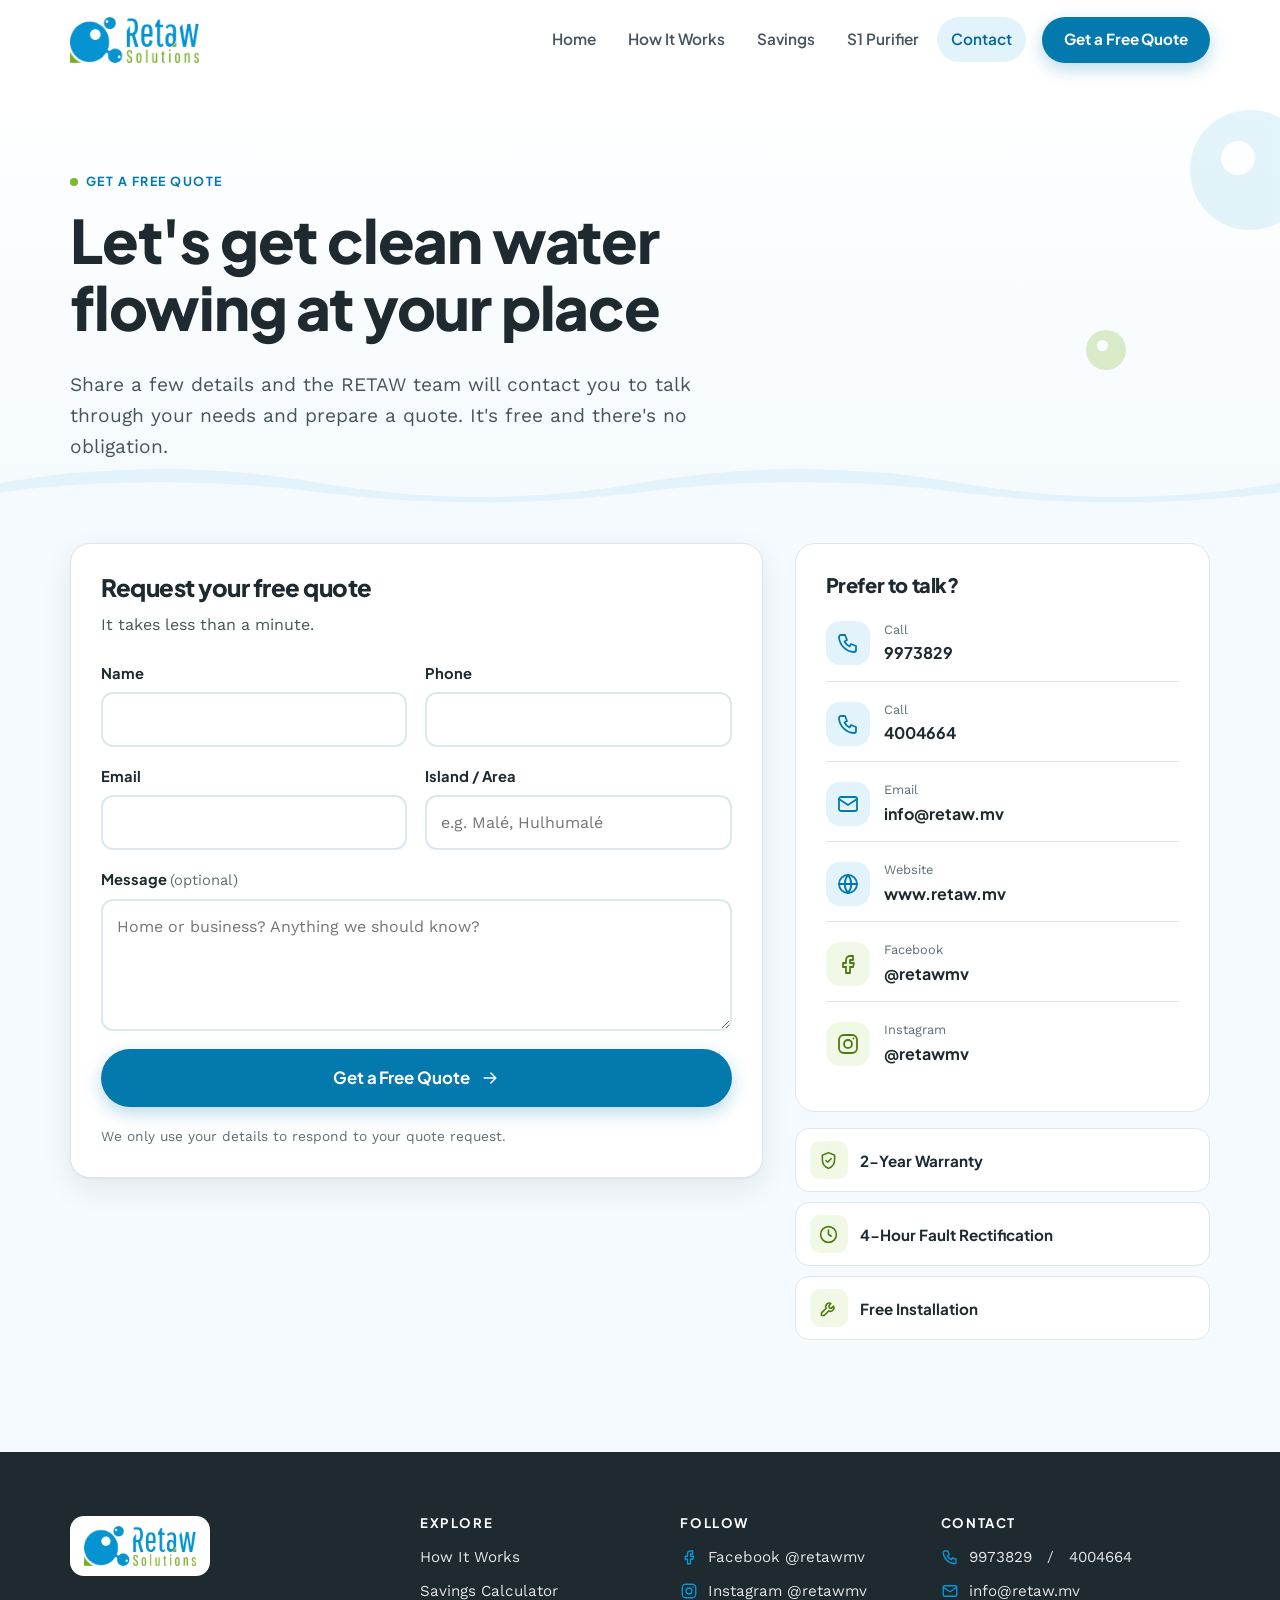
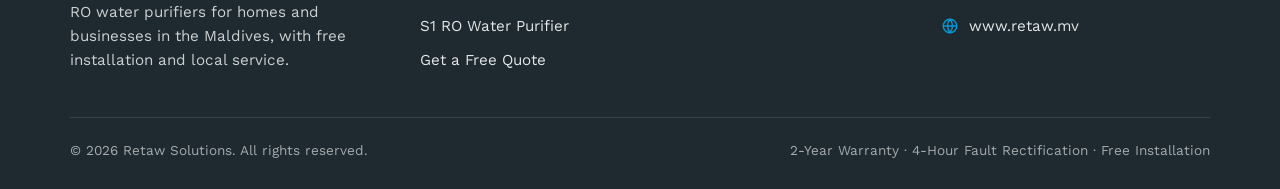
==== contact.html @ 1d575da9 "Initial commit" ====
<!doctype html>
<html lang="en">
<head>
  <meta charset="utf-8">
  <meta name="viewport" content="width=device-width, initial-scale=1">
  <title>Get a Free Quote | RETAW Solutions</title>
  <meta name="description" content="Request a free quote for the RETAW S1 RO Water Purifier. Call 9973829 or 4004664, or email info@retaw.mv.">
  <meta name="theme-color" content="#0599D8">
  <link rel="icon" type="image/png" href="assets/favicon.png">
  <link rel="preconnect" href="https://fonts.googleapis.com">
  <link rel="preconnect" href="https://fonts.gstatic.com" crossorigin>
  <link rel="stylesheet" href="https://fonts.googleapis.com/css2?family=Plus+Jakarta+Sans:wght@600;700;800&family=Work+Sans:wght@400;500;600&display=swap">
  <link rel="stylesheet" href="styles.css">
  <script>document.documentElement.classList.add("js")</script>
  <script src="app.js" defer></script>
</head>
<body>
  <a class="skip" href="#main">Skip to content</a>

  <header class="site-header" data-header>
    <div class="container header-inner">
      <a class="brand" href="index.html"><img src="assets/retaw-logo.png" alt="Retaw Solutions" width="600" height="214"></a>
      <nav class="nav" id="site-nav" data-nav aria-label="Main">
        <a href="index.html">Home</a>
        <a href="how-it-works.html">How It Works</a>
        <a href="savings.html">Savings</a>
        <a href="product.html">S1 Purifier</a>
        <a href="contact.html" aria-current="page">Contact</a>
        <a class="btn btn-primary" href="contact.html#quote">Get a Free Quote</a>
      </nav>
      <button class="nav-toggle" type="button" aria-expanded="false" aria-controls="site-nav" data-nav-toggle>
        <span class="nav-toggle-bars"></span><span class="sr-only">Menu</span>
      </button>
    </div>
  </header>

  <main id="main">
    <section class="page-hero" style="padding-bottom:0">
      <span class="bubble bubble--a" aria-hidden="true"></span>
      <span class="bubble bubble--b" aria-hidden="true"></span>
      <div class="container">
        <p class="eyebrow">Get a free quote</p>
        <h1>Let's get clean water flowing at your place</h1>
        <p class="lede">Share a few details and the RETAW team will contact you to talk through your needs and prepare a quote. It's free and there's no obligation.</p>
      </div>
      <div class="wave wave--to-tint" aria-hidden="true">
        <svg viewBox="0 0 2880 60" preserveAspectRatio="none">
          <path class="wave-back" d="M0 30 Q180 0 360 30 T720 30 T1080 30 T1440 30 T1800 30 T2160 30 T2520 30 T2880 30 V60 H0Z"/>
          <path class="wave-front" d="M0 40 Q180 18 360 40 T720 40 T1080 40 T1440 40 T1800 40 T2160 40 T2520 40 T2880 40 V60 H0Z"/>
        </svg>
      </div>
    </section>

    <section class="section section--tint" style="padding-top:32px" id="quote">
      <div class="container contact-layout">
        <div class="card" style="box-shadow:var(--shadow)">
          <h2 style="font-size:1.5rem">Request your free quote</h2>
          <p style="color:var(--ink-2);margin-bottom:24px">It takes less than a minute.</p>

          <!--
            QUOTE FORM: ready to wire up.
            Set data-endpoint to your form service / serverless POST URL
            (e.g. https://formspree.io/f/XXXX or /api/quote). Fields are sent as FormData:
              name, phone, email, island, message
            "company" is a hidden honeypot field for spam bots and is stripped before sending.
            With data-endpoint empty, submitting opens a pre-filled email to info@retaw.mv.
          -->
          <form class="form" data-quote-form data-endpoint="" action="#" method="post" novalidate>
            <div class="form-row">
              <div class="field">
                <label for="q-name">Name</label>
                <input id="q-name" name="name" type="text" autocomplete="name" required>
                <span class="field-error" aria-live="polite"></span>
              </div>
              <div class="field">
                <label for="q-phone">Phone</label>
                <input id="q-phone" name="phone" type="tel" inputmode="tel" autocomplete="tel" required>
                <span class="field-error" aria-live="polite"></span>
              </div>
            </div>
            <div class="form-row">
              <div class="field">
                <label for="q-email">Email</label>
                <input id="q-email" name="email" type="email" autocomplete="email" required>
                <span class="field-error" aria-live="polite"></span>
              </div>
              <div class="field">
                <label for="q-island">Island / Area</label>
                <input id="q-island" name="island" type="text" list="islands" autocomplete="address-level2" placeholder="e.g. Malé, Hulhumalé" required>
                <datalist id="islands">
                  <option value="Malé"></option>
                  <option value="Hulhumalé"></option>
                  <option value="Villimalé"></option>
                  <option value="Addu City"></option>
                  <option value="Fuvahmulah"></option>
                  <option value="Kulhudhuffushi"></option>
                </datalist>
                <span class="field-error" aria-live="polite"></span>
              </div>
            </div>
            <div class="field">
              <label for="q-message">Message <span class="opt">(optional)</span></label>
              <textarea id="q-message" name="message" rows="4" placeholder="Home or business? Anything we should know?"></textarea>
            </div>
            <div class="hp" aria-hidden="true">
              <label for="q-company">Company</label>
              <input id="q-company" name="company" type="text" tabindex="-1" autocomplete="off">
            </div>
            <button type="submit" class="btn btn-primary btn-lg btn-block">Get a Free Quote
              <svg class="i i--arrow" viewBox="0 0 24 24" aria-hidden="true"><path d="M5 12h14M13 6l6 6-6 6"/></svg></button>
            <div class="form-status" data-form-status role="status" aria-live="polite"></div>
            <p class="form-foot">We only use your details to respond to your quote request.</p>
          </form>
        </div>

        <aside>
          <div class="card">
            <h2 style="font-size:1.25rem">Prefer to talk?</h2>
            <ul class="contact-list">
              <li><a href="tel:+9609973829"><span class="icon-tile"><svg class="i" viewBox="0 0 24 24" aria-hidden="true"><path d="M5 4h4l2 5-2.5 1.5a11 11 0 0 0 5 5L15 13l5 2v4a2 2 0 0 1-2 2A16 16 0 0 1 3 6a2 2 0 0 1 2-2"/></svg></span><span><small>Call</small><strong>9973829</strong></span></a></li>
              <li><a href="tel:+9604004664"><span class="icon-tile"><svg class="i" viewBox="0 0 24 24" aria-hidden="true"><path d="M5 4h4l2 5-2.5 1.5a11 11 0 0 0 5 5L15 13l5 2v4a2 2 0 0 1-2 2A16 16 0 0 1 3 6a2 2 0 0 1 2-2"/></svg></span><span><small>Call</small><strong>4004664</strong></span></a></li>
              <li><a href="mailto:info@retaw.mv"><span class="icon-tile"><svg class="i" viewBox="0 0 24 24" aria-hidden="true"><rect x="3" y="5" width="18" height="14" rx="2"/><path d="M3 7l9 6 9-6"/></svg></span><span><small>Email</small><strong>info@retaw.mv</strong></span></a></li>
              <li><a href="https://www.retaw.mv" rel="noopener"><span class="icon-tile"><svg class="i" viewBox="0 0 24 24" aria-hidden="true"><circle cx="12" cy="12" r="9"/><path d="M3 12h18M12 3a14 14 0 0 1 0 18M12 3a14 14 0 0 0 0 18"/></svg></span><span><small>Website</small><strong>www.retaw.mv</strong></span></a></li>
              <!-- TODO(RETAW): confirm the exact Facebook / Instagram profile URLs for @retawmv -->
              <li><a href="https://www.facebook.com/retawmv" rel="noopener" target="_blank"><span class="icon-tile icon-tile--green"><svg class="i" viewBox="0 0 24 24" aria-hidden="true"><path d="M14 8h3V4h-3a4 4 0 0 0-4 4v3H7v4h3v6h4v-6h3l1-4h-4V8z"/></svg></span><span><small>Facebook</small><strong>@retawmv</strong></span></a></li>
              <li><a href="https://www.instagram.com/retawmv" rel="noopener" target="_blank"><span class="icon-tile icon-tile--green"><svg class="i" viewBox="0 0 24 24" aria-hidden="true"><rect x="3" y="3" width="18" height="18" rx="5"/><circle cx="12" cy="12" r="4"/><path d="M17.5 6.5h.01"/></svg></span><span><small>Instagram</small><strong>@retawmv</strong></span></a></li>
            </ul>
          </div>
          <ul class="trust" style="grid-template-columns:1fr;margin-top:16px">
            <li><span class="i-wrap"><svg class="i" viewBox="0 0 24 24" aria-hidden="true"><path d="M12 3l7 3v5c0 4.5-3 8.3-7 10-4-1.7-7-5.5-7-10V6l7-3z"/><path d="M9 12l2 2 4-4"/></svg></span>2-Year Warranty</li>
            <li><span class="i-wrap"><svg class="i" viewBox="0 0 24 24" aria-hidden="true"><circle cx="12" cy="12" r="9"/><path d="M12 7v5l3 2"/></svg></span>4-Hour Fault Rectification</li>
            <li><span class="i-wrap"><svg class="i" viewBox="0 0 24 24" aria-hidden="true"><path d="M14.7 6.3a4 4 0 0 0-5.4 5.4L4 17v3h3l5.3-5.3a4 4 0 0 0 5.4-5.4l-2.5 2.5-2.3-.5-.5-2.3z"/></svg></span>Free Installation</li>
          </ul>
        </aside>
      </div>
    </section>
  </main>

  <footer class="site-footer">
    <div class="container">
      <div class="footer-grid">
        <div>
          <a class="footer-logo" href="index.html"><img src="assets/retaw-logo.png" alt="Retaw Solutions" width="600" height="214" loading="lazy"></a>
          <p>RO water purifiers for homes and businesses in the Maldives, with free installation and local service.</p>
        </div>
        <div>
          <h4>Explore</h4>
          <ul class="footer-links">
            <li><a href="how-it-works.html">How It Works</a></li>
            <li><a href="savings.html">Savings Calculator</a></li>
            <li><a href="product.html">S1 RO Water Purifier</a></li>
            <li><a href="contact.html#quote">Get a Free Quote</a></li>
          </ul>
        </div>
        <div>
          <h4>Follow</h4>
          <ul class="footer-contact">
            <li><svg class="i" viewBox="0 0 24 24" aria-hidden="true"><path d="M14 8h3V4h-3a4 4 0 0 0-4 4v3H7v4h3v6h4v-6h3l1-4h-4V8z"/></svg><a href="https://www.facebook.com/retawmv" rel="noopener" target="_blank">Facebook @retawmv</a></li>
            <li><svg class="i" viewBox="0 0 24 24" aria-hidden="true"><rect x="3" y="3" width="18" height="18" rx="5"/><circle cx="12" cy="12" r="4"/><path d="M17.5 6.5h.01"/></svg><a href="https://www.instagram.com/retawmv" rel="noopener" target="_blank">Instagram @retawmv</a></li>
          </ul>
        </div>
        <div>
          <h4>Contact</h4>
          <ul class="footer-contact">
            <li><svg class="i" viewBox="0 0 24 24" aria-hidden="true"><path d="M5 4h4l2 5-2.5 1.5a11 11 0 0 0 5 5L15 13l5 2v4a2 2 0 0 1-2 2A16 16 0 0 1 3 6a2 2 0 0 1 2-2"/></svg><a href="tel:+9609973829">9973829</a>&nbsp;/&nbsp;<a href="tel:+9604004664">4004664</a></li>
            <li><svg class="i" viewBox="0 0 24 24" aria-hidden="true"><rect x="3" y="5" width="18" height="14" rx="2"/><path d="M3 7l9 6 9-6"/></svg><a href="mailto:info@retaw.mv">info@retaw.mv</a></li>
            <li><svg class="i" viewBox="0 0 24 24" aria-hidden="true"><circle cx="12" cy="12" r="9"/><path d="M3 12h18M12 3a14 14 0 0 1 0 18M12 3a14 14 0 0 0 0 18"/></svg><a href="https://www.retaw.mv" rel="noopener">www.retaw.mv</a></li>
          </ul>
        </div>
      </div>
      <div class="footer-bottom">
        <span>© <span data-year>2026</span> Retaw Solutions. All rights reserved.</span>
        <span>2-Year Warranty · 4-Hour Fault Rectification · Free Installation</span>
      </div>
    </div>
  </footer>
</body>
</html>
---- styles.css ----
/* ==========================================================================
   RETAW Solutions — shared styles
   Brand colours sampled from the logo. Mobile-first.
   ========================================================================== */

:root {
  /* Brand */
  --blue: #0599D8;          /* logo blue — decorative, large display, icons */
  --blue-600: #0479AE;      /* AA-contrast blue for buttons + text on white */
  --blue-700: #03679A;
  --blue-100: #E3F3FB;
  --blue-50: #F4FAFD;       /* alternating section background */
  --green: #7DB928;         /* logo green — accents only */
  --green-700: #4E7A12;     /* AA-contrast green for text */
  --green-50: #F1F8E6;

  /* Neutrals */
  --ink: #1E2A30;
  --ink-2: #46555C;
  --ink-3: #5F6E75;
  --line: #DCE8EE;
  --white: #FFFFFF;

  --font-head: "Plus Jakarta Sans", system-ui, -apple-system, "Segoe UI", Roboto, sans-serif;
  --font-body: "Work Sans", system-ui, -apple-system, "Segoe UI", Roboto, sans-serif;

  --radius: 20px;
  --radius-sm: 12px;
  --shadow-sm: 0 1px 2px rgba(30, 42, 48, .06);
  --shadow: 0 1px 2px rgba(30, 42, 48, .05), 0 10px 30px rgba(30, 42, 48, .08);
  --ease: cubic-bezier(.2, .7, .2, 1);
  --header-h: 68px;
  --gutter: 20px;
}

/* ---------- Base ---------- */
*, *::before, *::after { box-sizing: border-box; }
html { -webkit-text-size-adjust: 100%; scroll-behavior: smooth; scroll-padding-top: calc(var(--header-h) + 16px); }
body {
  margin: 0;
  font-family: var(--font-body);
  font-size: 1rem;
  line-height: 1.6;
  color: var(--ink);
  background: var(--white);
  -webkit-font-smoothing: antialiased;
  text-rendering: optimizeLegibility;
}
img, svg { display: block; max-width: 100%; }
img { height: auto; }
a { color: var(--blue-600); text-decoration-thickness: 1px; text-underline-offset: 3px; }
a:hover { color: var(--blue-700); }
h1, h2, h3, h4 {
  font-family: var(--font-head);
  line-height: 1.12;
  letter-spacing: -0.02em;
  margin: 0 0 .5em;
  color: var(--ink);
  text-wrap: balance;
}
h1 { font-size: clamp(2.2rem, 7vw, 3.75rem); font-weight: 800; }
h2 { font-size: clamp(1.75rem, 4.6vw, 2.6rem); font-weight: 800; }
h3 { font-size: 1.2rem; font-weight: 700; letter-spacing: -0.01em; }
p { margin: 0 0 1em; }
p:last-child { margin-bottom: 0; }
ul, ol { margin: 0; padding: 0; }
button, input, select, textarea { font: inherit; color: inherit; }
:focus-visible { outline: 3px solid var(--blue); outline-offset: 3px; border-radius: 6px; }

.sr-only {
  position: absolute !important; width: 1px; height: 1px; padding: 0; margin: -1px;
  overflow: hidden; clip: rect(0 0 0 0); white-space: nowrap; border: 0;
}
.skip {
  position: absolute; left: 12px; top: -60px; z-index: 100;
  background: var(--ink); color: #fff; padding: 10px 16px; border-radius: 10px;
}
.skip:focus { top: 12px; color: #fff; }

.i { width: 24px; height: 24px; fill: none; stroke: currentColor; stroke-width: 1.8; stroke-linecap: round; stroke-linejoin: round; flex: none; }

/* ---------- Layout ---------- */
.container { width: 100%; max-width: 1180px; margin-inline: auto; padding-inline: var(--gutter); }
.section { padding-block: clamp(64px, 10vw, 112px); }
.section--tint { background: var(--blue-50); }
.section-head { max-width: 680px; margin-bottom: clamp(32px, 5vw, 56px); }
.section-head--center { margin-inline: auto; text-align: center; }
.lede { font-size: clamp(1.05rem, 2.2vw, 1.2rem); color: var(--ink-2); }
.eyebrow {
  display: inline-flex; align-items: center; gap: 8px;
  font-family: var(--font-head); font-weight: 700; font-size: .78rem;
  letter-spacing: .12em; text-transform: uppercase; color: var(--blue-600);
  margin-bottom: 14px;
}
.eyebrow::before { content: ""; width: 8px; height: 8px; border-radius: 50%; background: var(--green); }

.grid-2 { display: grid; gap: clamp(32px, 6vw, 72px); align-items: center; }
@media (min-width: 900px) { .grid-2 { grid-template-columns: 1fr 1fr; } }

/* ---------- Buttons ---------- */
.btn {
  display: inline-flex; align-items: center; justify-content: center; gap: 10px;
  min-height: 52px; padding: 0 24px; border-radius: 999px; border: 2px solid transparent;
  font-family: var(--font-head); font-weight: 700; font-size: 1rem; letter-spacing: -0.005em;
  text-decoration: none; cursor: pointer; white-space: nowrap;
  transition: background-color .2s, color .2s, border-color .2s, transform .2s var(--ease), box-shadow .2s;
}
.btn .i { width: 20px; height: 20px; transition: transform .2s var(--ease); }
.btn:hover .i--arrow { transform: translateX(3px); }
.btn:active { transform: translateY(1px); }
.btn-primary { background: var(--blue-600); color: #fff; box-shadow: 0 6px 18px rgba(4, 121, 174, .28); }
.btn-primary:hover { background: var(--blue-700); color: #fff; box-shadow: 0 8px 24px rgba(4, 121, 174, .34); }
.btn-secondary { background: #fff; color: var(--ink); border-color: var(--line); }
.btn-secondary:hover { border-color: var(--blue); color: var(--blue-700); }
.btn-light { background: #fff; color: var(--blue-700); }
.btn-light:hover { background: var(--blue-50); color: var(--blue-700); }
.btn-outline-light { color: #fff; border-color: rgba(255,255,255,.55); }
.btn-outline-light:hover { color: #fff; border-color: #fff; background: rgba(255,255,255,.08); }
.btn-lg { min-height: 58px; padding: 0 30px; font-size: 1.05rem; }
.btn-block { width: 100%; }
.cta-row { display: flex; flex-wrap: wrap; gap: 12px; align-items: center; }

.text-link {
  display: inline-flex; align-items: center; gap: 6px;
  font-family: var(--font-head); font-weight: 700; text-decoration: none; color: var(--blue-600);
}
.text-link .i { width: 18px; height: 18px; transition: transform .2s var(--ease); }
.text-link:hover .i { transform: translateX(3px); }

/* ---------- Header ---------- */
.site-header {
  position: sticky; top: 0; z-index: 50; height: var(--header-h);
  background: rgba(255, 255, 255, .92);
  backdrop-filter: saturate(160%) blur(12px);
  -webkit-backdrop-filter: saturate(160%) blur(12px);
  border-bottom: 1px solid transparent;
  transition: border-color .2s, box-shadow .2s;
}
.site-header.is-scrolled { border-color: var(--line); box-shadow: 0 4px 20px rgba(30, 42, 48, .05); }
.header-inner { height: 100%; display: flex; align-items: center; justify-content: space-between; gap: 16px; }
.brand img { height: 40px; width: auto; }

.nav-toggle {
  width: 46px; height: 46px; border: 1px solid var(--line); border-radius: 12px; background: #fff;
  display: grid; place-items: center; cursor: pointer;
}
.nav-toggle-bars, .nav-toggle-bars::before, .nav-toggle-bars::after {
  display: block; width: 20px; height: 2px; border-radius: 2px; background: var(--ink); position: relative;
  transition: transform .25s var(--ease), background-color .2s;
}
.nav-toggle-bars::before, .nav-toggle-bars::after { content: ""; position: absolute; left: 0; }
.nav-toggle-bars::before { top: -6px; }
.nav-toggle-bars::after { top: 6px; }
.nav-toggle[aria-expanded="true"] .nav-toggle-bars { background: transparent; }
.nav-toggle[aria-expanded="true"] .nav-toggle-bars::before { transform: translateY(6px) rotate(45deg); }
.nav-toggle[aria-expanded="true"] .nav-toggle-bars::after { transform: translateY(-6px) rotate(-45deg); }

.nav {
  position: absolute; top: var(--header-h); left: 0; right: 0;
  background: #fff; border-bottom: 1px solid var(--line); box-shadow: 0 20px 30px rgba(30,42,48,.08);
  padding: 8px var(--gutter) 20px;
  display: none; flex-direction: column;
}
.nav.is-open { display: flex; }
.nav a:not(.btn) {
  padding: 14px 4px; font-family: var(--font-head); font-weight: 600; color: var(--ink);
  text-decoration: none; border-bottom: 1px solid var(--line);
}
.nav a[aria-current="page"]:not(.btn) { color: var(--blue-600); }
.nav .btn { margin-top: 16px; }

@media (min-width: 960px) {
  :root { --header-h: 80px; }
  .brand img { height: 46px; }
  .nav-toggle { display: none; }
  .nav {
    position: static; display: flex; flex-direction: row; align-items: center; gap: 4px;
    background: none; border: 0; box-shadow: none; padding: 0;
  }
  .nav a:not(.btn) { border: 0; padding: 10px 14px; border-radius: 999px; font-size: .96rem; color: var(--ink-2); }
  .nav a:not(.btn):hover { color: var(--ink); background: var(--blue-50); }
  .nav a[aria-current="page"]:not(.btn) { color: var(--blue-700); background: var(--blue-100); }
  .nav .btn { margin: 0 0 0 12px; min-height: 46px; padding: 0 20px; font-size: .95rem; }
}

/* ---------- Sticky mobile CTA ---------- */
.sticky-cta {
  position: fixed; left: 0; right: 0; bottom: 0; z-index: 40;
  display: grid; grid-template-columns: auto 1fr; gap: 10px;
  padding: 10px var(--gutter) calc(10px + env(safe-area-inset-bottom));
  background: rgba(255,255,255,.96); border-top: 1px solid var(--line);
  box-shadow: 0 -8px 24px rgba(30,42,48,.08);
  transform: translateY(110%); visibility: hidden;
  transition: transform .3s var(--ease), visibility 0s linear .3s;
}
.sticky-cta.is-visible { transform: none; visibility: visible; transition: transform .3s var(--ease); }
.sticky-cta .btn { min-height: 50px; }
.sticky-cta .btn-secondary { padding: 0 18px; }
@media (min-width: 960px) { .sticky-cta { display: none; } }

/* ---------- Hero ---------- */
.hero {
  position: relative; overflow: hidden;
  background: linear-gradient(180deg, #fff 0%, var(--blue-50) 100%);
  padding-top: clamp(28px, 6vw, 72px);
}
.hero-grid {
  display: grid; gap: 24px; align-items: center; position: relative; z-index: 1;
  grid-template-areas: "copy" "media" "trust";
}
.hero-copy { grid-area: copy; }
.hero-media { grid-area: media; }
.hero-trust { grid-area: trust; margin-top: 0; }
.hero h1 { margin-bottom: 18px; }
.hero h1 em { font-style: normal; color: var(--blue); }
.hero .lede { max-width: 540px; margin-bottom: 28px; }
.hero-call { font-size: .95rem; color: var(--ink-3); margin-top: 14px; }
.hero-call a { font-weight: 600; color: var(--ink); text-decoration: none; }
.hero-call a:hover { color: var(--blue-700); }

.hero-media { position: relative; display: grid; place-items: center; min-height: 340px; padding-bottom: 36px; }
.hero-disc {
  position: absolute; width: min(88%, 460px); aspect-ratio: 1; border-radius: 50%;
  background: radial-gradient(circle at 35% 30%, #fff 0%, var(--blue-100) 55%, #CFEAF7 100%);
}
.bubble { position: absolute; border-radius: 50%; background: var(--blue); }
.bubble::after { content: ""; position: absolute; width: 28%; height: 28%; border-radius: 50%; background: #fff; top: 26%; left: 26%; }
.hero .bubble--a { width: 54px; height: 54px; top: 4%; right: 3%; animation: float 7s ease-in-out infinite; }
.hero .bubble--b { width: 30px; height: 30px; bottom: 22%; left: 8%; background: var(--green); animation: float 6s ease-in-out -2s infinite; }
.hero-product {
  position: relative; width: min(62%, 300px); mix-blend-mode: multiply;
  filter: drop-shadow(0 30px 30px rgba(30, 42, 48, .18));
}
.spec-chip {
  position: absolute; z-index: 2; display: flex; flex-direction: column;
  background: #fff; border-radius: 14px; padding: 10px 14px; box-shadow: var(--shadow);
  font-size: .75rem; color: var(--ink-3); line-height: 1.3;
}
.spec-chip strong { font-family: var(--font-head); font-size: 1.05rem; color: var(--ink); letter-spacing: -0.01em; }
.spec-chip--a { left: 0; top: 18%; }
.spec-chip--b { right: 0; bottom: 26%; }

.trust {
  list-style: none; display: grid; gap: 10px; margin-top: 32px;
}
.trust li {
  display: flex; align-items: center; gap: 12px;
  background: #fff; border: 1px solid var(--line); border-radius: 14px; padding: 12px 14px;
  font-family: var(--font-head); font-weight: 700; font-size: .95rem; line-height: 1.25;
}
.trust .i-wrap {
  width: 38px; height: 38px; border-radius: 10px; display: grid; place-items: center; flex: none;
  background: var(--green-50); color: var(--green-700);
}
.trust .i { width: 21px; height: 21px; }

@media (min-width: 640px) {
  .trust { grid-template-columns: repeat(3, 1fr); }
  .trust li { flex-direction: column; align-items: flex-start; }
}
@media (min-width: 960px) {
  .hero-grid {
    grid-template-columns: 1.08fr .92fr; column-gap: 40px; row-gap: 0;
    grid-template-areas: "copy media" "trust media";
  }
  .hero-copy { align-self: end; }
  .hero-trust { align-self: start; margin-top: 32px; }
  .hero-media { min-height: 560px; }
  .hero-product { width: min(70%, 340px); }
  .trust li { flex-direction: row; align-items: center; }
}

/* Animated wave */
.wave { position: relative; height: 56px; margin-top: -8px; overflow: hidden; pointer-events: none; }
.wave svg { position: absolute; bottom: 0; left: 0; width: 200%; max-width: none; height: 100%; }
.wave-back { fill: var(--blue-100); animation: wave 18s linear infinite; }
.wave-front { fill: #fff; animation: wave 11s linear infinite reverse; }
.wave--to-tint .wave-front { fill: var(--blue-50); }
@keyframes wave { from { transform: translateX(0); } to { transform: translateX(-50%); } }
@keyframes float { 0%, 100% { transform: translateY(0); } 50% { transform: translateY(-10px); } }

/* ---------- Page hero (inner pages) ---------- */
.page-hero { background: linear-gradient(180deg, #fff 0%, var(--blue-50) 100%); padding-top: clamp(40px, 7vw, 88px); position: relative; overflow: hidden; }
.page-hero .container { position: relative; z-index: 1; }
.page-hero .lede { max-width: 640px; }
.page-hero .bubble--a { width: 120px; height: 120px; right: -30px; top: 30px; opacity: .1; }
.page-hero .bubble--b { width: 40px; height: 40px; right: 12%; top: 58%; background: var(--green); opacity: .25; }

/* ---------- Cards ---------- */
.card {
  background: #fff; border: 1px solid var(--line); border-radius: var(--radius);
  padding: clamp(22px, 3vw, 30px);
}
.icon-tile {
  width: 48px; height: 48px; border-radius: 14px; display: grid; place-items: center;
  background: var(--blue-100); color: var(--blue-600); margin-bottom: 18px;
}
.icon-tile--green { background: var(--green-50); color: var(--green-700); }
.benefits { display: grid; gap: 16px; }
.benefits .card p { color: var(--ink-2); }
@media (min-width: 640px) { .benefits { grid-template-columns: 1fr 1fr; } }
@media (min-width: 1040px) { .benefits { grid-template-columns: repeat(4, 1fr); } }

/* ---------- Flow (filtration path) ---------- */
.flow { list-style: none; display: grid; gap: 0; counter-reset: flow; }
.flow li { position: relative; display: grid; grid-template-columns: 48px 1fr; gap: 16px; padding-bottom: 26px; }
.flow li:last-child { padding-bottom: 0; }
.flow-dot {
  width: 48px; height: 48px; border-radius: 50%; display: grid; place-items: center;
  background: #fff; border: 2px solid var(--blue-100); color: var(--blue-600);
  font-family: var(--font-head); font-weight: 800; position: relative; z-index: 1;
}
.flow li:last-child .flow-dot { background: var(--blue-600); border-color: var(--blue-600); color: #fff; }
.flow li:not(:last-child)::before {
  content: ""; position: absolute; left: 23px; top: 48px; bottom: 0; width: 2px;
  background-image: linear-gradient(180deg, var(--blue) 50%, transparent 50%);
  background-size: 2px 10px; opacity: .55;
  animation: flow-y 1s linear infinite;
}
.flow h3 { margin: 4px 0 4px; font-size: 1.08rem; }
.flow p { color: var(--ink-2); font-size: .96rem; }
@keyframes flow-y { from { background-position: 0 0; } to { background-position: 0 10px; } }

@media (min-width: 900px) {
  .flow--row { grid-template-columns: repeat(4, 1fr); gap: 20px; }
  .flow--row li { grid-template-columns: 1fr; padding-bottom: 0; }
  .flow--row li:not(:last-child)::before {
    left: 60px; right: -12px; top: 23px; bottom: auto; width: auto; height: 2px;
    background-image: linear-gradient(90deg, var(--blue) 50%, transparent 50%);
    background-size: 10px 2px; animation-name: flow-x;
  }
}
@keyframes flow-x { from { background-position: 0 0; } to { background-position: 10px 0; } }

.media-frame { border-radius: var(--radius); overflow: hidden; background: var(--blue-50); }
.media-frame img { width: 100%; height: 100%; object-fit: cover; }

/* ---------- Savings calculator ---------- */
.calc {
  background: #fff; border: 1px solid var(--line); border-radius: var(--radius);
  padding: clamp(22px, 4vw, 36px); box-shadow: var(--shadow);
}
.calc-label { display: block; font-family: var(--font-head); font-weight: 700; font-size: clamp(1.05rem, 2.4vw, 1.25rem); line-height: 1.3; margin-bottom: 14px; }
.calc-input {
  display: flex; align-items: center; border: 2px solid var(--line); border-radius: 14px;
  background: var(--blue-50); transition: border-color .2s, background-color .2s;
}
.calc-input:focus-within { border-color: var(--blue); background: #fff; }
.calc-input span { padding-left: 18px; font-family: var(--font-head); font-weight: 700; color: var(--ink-3); }
.calc-input small { padding-right: 18px; color: var(--ink-3); white-space: nowrap; }
.calc-input input {
  flex: 1; min-width: 0; border: 0; background: transparent; outline: none;
  padding: 14px 10px; font-family: var(--font-head); font-weight: 800; font-size: 1.6rem; letter-spacing: -0.02em;
  -moz-appearance: textfield;
}
.calc-input input::-webkit-outer-spin-button, .calc-input input::-webkit-inner-spin-button { -webkit-appearance: none; margin: 0; }
.calc-chips { display: flex; flex-wrap: wrap; align-items: center; gap: 8px; margin-top: 12px; font-size: .88rem; color: var(--ink-3); }
.chip {
  border: 1px solid var(--line); background: #fff; border-radius: 999px; padding: 6px 12px;
  font-size: .86rem; font-weight: 500; cursor: pointer; transition: border-color .2s, color .2s;
}
.chip:hover { border-color: var(--blue); color: var(--blue-700); }

.calc-results { display: grid; grid-template-columns: repeat(3, 1fr); gap: 10px; margin-top: 22px; }
.calc-result {
  border-radius: 14px; background: var(--blue-50); padding: 14px 12px; text-align: left;
  display: flex; flex-direction: column; gap: 4px; min-width: 0;
}
.calc-result--feature { background: var(--blue-600); color: #fff; }
.calc-period { font-size: .8rem; color: var(--ink-3); font-weight: 500; }
.calc-result--feature .calc-period { color: rgba(255,255,255,.85); }
.calc-value { font-family: var(--font-head); font-weight: 800; font-size: clamp(1.05rem, 3.6vw, 1.7rem); letter-spacing: -0.02em; line-height: 1.1; font-variant-numeric: tabular-nums; overflow-wrap: anywhere; }
.calc-value small { display: block; font-size: .62em; font-weight: 700; opacity: .75; letter-spacing: 0; }
.calc-note { font-size: .86rem; color: var(--ink-3); margin-top: 16px; }

.compare { display: grid; gap: 18px; margin-top: 8px; }
.compare-row { display: grid; gap: 8px; }
.compare-head { display: flex; justify-content: space-between; gap: 12px; flex-wrap: wrap; font-size: .95rem; }
.compare-head strong { font-family: var(--font-head); font-variant-numeric: tabular-nums; }
.bar { height: 16px; border-radius: 999px; background: var(--blue-50); overflow: hidden; }
.bar-fill { height: 100%; width: 0; border-radius: inherit; transition: width .7s var(--ease); }
.bar-fill--before { background: #9AA7AD; }
.bar-fill--after { background: var(--green); }
.bar-fill--tbc {
  width: 100% !important;
  background: repeating-linear-gradient(-45deg, var(--blue-100) 0 8px, #fff 8px 16px);
}
.placeholder-tag {
  display: inline-block; font-size: .72rem; font-weight: 600; letter-spacing: .04em; text-transform: uppercase;
  background: #FFF4D6; color: #7A5600; border-radius: 6px; padding: 2px 8px; vertical-align: middle;
}

.savings-layout { display: grid; gap: 24px; align-items: start; }
.savings-layout > *, .grid-2 > *, .contact-layout > *, .hero-grid > * { min-width: 0; }
@media (min-width: 960px) { .savings-layout { grid-template-columns: 1.1fr .9fr; gap: 32px; } }

.breakdown { list-style: none; display: grid; gap: 0; margin-top: 20px; }
.breakdown li { display: flex; justify-content: space-between; gap: 16px; padding: 12px 0; border-bottom: 1px solid var(--line); font-size: .95rem; }
.breakdown li:last-child { border-bottom: 0; }
.breakdown strong { font-family: var(--font-head); font-variant-numeric: tabular-nums; text-align: right; white-space: nowrap; }

/* ---------- Product teaser ---------- */
.product-card {
  display: grid; gap: 0; background: #fff; border: 1px solid var(--line); border-radius: 28px; overflow: hidden;
}
.product-card-media { background: radial-gradient(circle at 50% 40%, #fff 0, var(--blue-100) 80%); display: grid; place-items: center; padding: 36px 24px; }
.product-card-media img { width: min(56%, 260px); mix-blend-mode: multiply; filter: drop-shadow(0 20px 20px rgba(30,42,48,.15)); }
.product-card-body { padding: clamp(24px, 5vw, 56px); }
@media (min-width: 900px) { .product-card { grid-template-columns: .9fr 1.1fr; } }

.spec-list { list-style: none; display: grid; grid-template-columns: repeat(3, 1fr); gap: 10px; margin: 24px 0 28px; }
.spec-list li { background: var(--blue-50); border-radius: 14px; padding: 14px 12px; }
.spec-list strong { display: block; font-family: var(--font-head); font-weight: 800; font-size: clamp(1.05rem, 3.4vw, 1.45rem); letter-spacing: -0.02em; line-height: 1.1; }
.spec-list span { font-size: .8rem; color: var(--ink-3); line-height: 1.3; display: block; margin-top: 4px; }

/* ---------- CTA band ---------- */
.cta-band {
  position: relative; overflow: hidden; border-radius: 28px; color: #fff;
  background: linear-gradient(135deg, var(--blue-600) 0%, var(--blue) 100%);
  padding: clamp(36px, 7vw, 72px) clamp(24px, 6vw, 72px);
}
.cta-band h2 { color: #fff; max-width: 640px; }
.cta-band p { color: rgba(255,255,255,.9); max-width: 560px; font-size: 1.08rem; }
.cta-band .cta-row { margin-top: 28px; }
.cta-band .bubble { background: rgba(255,255,255,.12); }
.cta-band .bubble::after { background: rgba(255,255,255,.14); }
.cta-band .bubble--a { width: 260px; height: 260px; right: -70px; top: -80px; }
.cta-band .bubble--b { width: 90px; height: 90px; right: 18%; bottom: -30px; background: rgba(125,185,40,.5); }
.cta-band > *:not(.bubble) { position: relative; }

/* ---------- How it works: PCT step-through ---------- */
.pct { display: grid; grid-template-columns: 92px 1fr; gap: 20px; align-items: start; }
.pct-visual { position: sticky; top: calc(var(--header-h) + 20px); }
.pct-figure { position: relative; margin-right: 14px; }
.pct-figure img { width: 100%; mix-blend-mode: multiply; }
.pct-marker {
  position: absolute; right: -14px; top: var(--y); transform: translate(0, -50%);
  width: 26px; height: 26px; border-radius: 50%; display: grid; place-items: center;
  background: #fff; border: 2px solid var(--line); color: var(--ink-3);
  font-family: var(--font-head); font-weight: 800; font-size: .72rem;
  transition: background-color .3s, border-color .3s, color .3s, transform .3s var(--ease);
}
.pct-marker.is-active { background: var(--blue-600); border-color: var(--blue-600); color: #fff; transform: translate(0, -50%) scale(1.15); }
.pct-marker.is-active::after {
  content: ""; position: absolute; inset: -6px; border-radius: 50%; border: 2px solid var(--blue);
  animation: pulse 1.6s ease-out infinite;
}
@keyframes pulse { from { opacity: .7; transform: scale(.8); } to { opacity: 0; transform: scale(1.5); } }

.pct-steps { list-style: none; }
.pct-step {
  padding: 22px 0 36px; border-top: 1px solid var(--line);
  opacity: .45; transition: opacity .4s var(--ease);
}
.pct-step:first-child { border-top: 0; padding-top: 0; }
.pct-step.is-active { opacity: 1; }
.step-num { font-family: var(--font-head); font-weight: 800; font-size: .8rem; letter-spacing: .1em; color: var(--blue-600); display: block; margin-bottom: 8px; }
.pct-step h3 { font-size: clamp(1.25rem, 3vw, 1.6rem); }
.pct-step p { color: var(--ink-2); max-width: 480px; }
.pct-step .removes { display: flex; flex-wrap: wrap; gap: 6px; margin-top: 12px; list-style: none; }
.removes li { font-size: .82rem; background: var(--blue-50); border: 1px solid var(--blue-100); color: var(--blue-700); border-radius: 999px; padding: 4px 10px; }

@media (min-width: 700px) {
  .pct { grid-template-columns: 180px 1fr; gap: 48px; }
  .pct-step { padding: 40px 0 72px; }
  .pct-marker { width: 32px; height: 32px; font-size: .8rem; right: -16px; }
}
@media (min-width: 1040px) {
  .pct { grid-template-columns: 240px 1fr; gap: 80px; }
  .pct-step { padding-block: 64px 120px; }
  .pct-step:last-child { padding-bottom: 40px; }
}
/* Without JS (or with reduced motion) show every step at full strength */
html:not(.js) .pct-step, .reduce-motion .pct-step { opacity: 1; }

.info-note {
  display: flex; gap: 12px; align-items: flex-start; background: var(--green-50);
  border-radius: 14px; padding: 16px 18px; color: var(--ink); font-size: .95rem;
}
.info-note .i { color: var(--green-700); width: 22px; height: 22px; margin-top: 1px; }

.check-list { list-style: none; display: grid; gap: 12px; margin: 22px 0; }
.check-list li { display: flex; gap: 12px; align-items: flex-start; }
.check-list .i { width: 22px; height: 22px; color: #fff; background: var(--green); border-radius: 50%; padding: 4px; stroke-width: 3; margin-top: 1px; }

.stat-row { display: grid; grid-template-columns: repeat(2, 1fr); gap: 10px; margin-top: 24px; }
.stat { background: #fff; border: 1px solid var(--line); border-radius: 14px; padding: 16px; }
.stat strong { display: block; font-family: var(--font-head); font-weight: 800; font-size: clamp(1.3rem, 3.6vw, 1.75rem); letter-spacing: -0.02em; line-height: 1.1; color: var(--blue-700); }
.stat span { font-size: .85rem; color: var(--ink-3); }

.payoff { display: grid; gap: 32px; align-items: center; }
.payoff-media { display: grid; place-items: center; background: radial-gradient(circle at 50% 55%, #fff 0, var(--blue-100) 75%); border-radius: 28px; padding: 32px 24px 0; overflow: hidden; }
.payoff-media img { width: min(58%, 230px); mix-blend-mode: multiply; }
@media (min-width: 900px) { .payoff { grid-template-columns: .8fr 1.2fr; gap: 64px; } }

/* ---------- Product page ---------- */
.gallery { display: grid; gap: 12px; }
.gallery-main {
  position: relative; aspect-ratio: 1 / 1; max-width: 100%; border-radius: 28px; overflow: hidden;
  background: radial-gradient(circle at 50% 45%, #fff 0, var(--blue-100) 85%);
}
.gallery-main img {
  position: absolute; inset: 0; width: 100%; height: 100%; padding: 9%;
  object-fit: contain; mix-blend-mode: multiply; transition: opacity .25s;
}
.gallery-thumbs { display: flex; gap: 10px; }
.gallery-thumb {
  width: 84px; height: 84px; border-radius: 16px; border: 2px solid var(--line); background: var(--blue-50);
  padding: 8px; cursor: pointer; display: block; transition: border-color .2s;
}
.gallery-thumb img { width: 100%; height: 100%; object-fit: contain; mix-blend-mode: multiply; }
.gallery-thumb[aria-pressed="true"] { border-color: var(--blue-600); }

.specs-table { width: 100%; border-collapse: collapse; font-size: .98rem; }
.specs-table th, .specs-table td { text-align: left; padding: 15px 0; border-bottom: 1px solid var(--line); vertical-align: top; }
.specs-table th { font-weight: 500; color: var(--ink-3); width: 44%; padding-right: 16px; }
.specs-table td { font-family: var(--font-head); font-weight: 700; }
.specs-table tr:last-child th, .specs-table tr:last-child td { border-bottom: 0; }

.dims { display: grid; gap: 24px; align-items: center; }
.dims svg { width: 100%; max-width: 360px; margin-inline: auto; }
.dims-label { font-family: var(--font-head); font-weight: 700; font-size: 14px; fill: var(--ink); }
.dims-sub { font-size: 11px; fill: var(--ink-3); }
@media (min-width: 900px) { .dims { grid-template-columns: 1fr 1fr; } }

.service-grid { display: grid; gap: 16px; }
@media (min-width: 760px) { .service-grid { grid-template-columns: repeat(3, 1fr); } }
.service-grid .card p { color: var(--ink-2); }

/* ---------- Forms ---------- */
.contact-layout { display: grid; gap: 24px; align-items: start; }
@media (min-width: 960px) { .contact-layout { grid-template-columns: 1.25fr .75fr; gap: 32px; } }

.form { display: grid; gap: 18px; }
.form-row { display: grid; gap: 18px; }
@media (min-width: 640px) { .form-row { grid-template-columns: 1fr 1fr; } }
.field { display: grid; gap: 6px; }
.field label { font-family: var(--font-head); font-weight: 700; font-size: .92rem; }
.field label .opt { font-family: var(--font-body); font-weight: 400; color: var(--ink-3); }
.field input, .field textarea {
  width: 100%; border: 2px solid var(--line); border-radius: 12px; background: #fff;
  padding: 13px 14px; font-size: 1rem; min-height: 52px;
  transition: border-color .2s, box-shadow .2s;
}
.field textarea { min-height: 120px; resize: vertical; }
.field input:focus, .field textarea:focus { outline: none; border-color: var(--blue); box-shadow: 0 0 0 4px rgba(5,153,216,.15); }
.field.has-error input { border-color: #C0392B; }
.field-error { font-size: .85rem; color: #B03022; min-height: 0; }
.field-error:empty { display: none; }
.hp { position: absolute; left: -9999px; width: 1px; height: 1px; overflow: hidden; }
.form-foot { font-size: .86rem; color: var(--ink-3); }
.form-status { border-radius: 12px; padding: 14px 16px; font-size: .95rem; }
.form-status:empty { display: none; }
.form-status.is-success { background: var(--green-50); color: #3A5C0D; }
.form-status.is-error { background: #FCEBEA; color: #8E2A20; }

.contact-list { list-style: none; display: grid; gap: 4px; }
.contact-list a, .contact-list div {
  display: flex; align-items: center; gap: 14px; padding: 14px 0; text-decoration: none; color: var(--ink);
  border-bottom: 1px solid var(--line);
}
.contact-list li:last-child a { border-bottom: 0; }
.contact-list .icon-tile { margin: 0; width: 44px; height: 44px; }
.contact-list small { display: block; color: var(--ink-3); font-size: .8rem; }
.contact-list strong { font-family: var(--font-head); font-weight: 700; }
.contact-list a:hover strong { color: var(--blue-700); }

/* ---------- Footer ---------- */
.site-footer { background: var(--ink); color: rgba(255,255,255,.78); padding: 64px 0 28px; font-size: .95rem; }
.site-footer a { color: rgba(255,255,255,.88); text-decoration: none; }
.site-footer a:hover { color: #fff; text-decoration: underline; }
.footer-grid { display: grid; gap: 36px; }
.footer-logo { display: inline-block; background: #fff; border-radius: 14px; padding: 10px 14px; margin-bottom: 16px; }
.footer-logo img { height: 40px; width: auto; }
.site-footer h4 { color: #fff; font-size: .82rem; letter-spacing: .12em; text-transform: uppercase; margin-bottom: 14px; }
.footer-links { list-style: none; display: grid; gap: 10px; }
.footer-contact { list-style: none; display: grid; gap: 10px; }
.footer-contact li { display: flex; gap: 10px; align-items: center; }
.footer-contact .i { width: 18px; height: 18px; color: var(--blue); }
.footer-bottom { margin-top: 44px; padding-top: 22px; border-top: 1px solid rgba(255,255,255,.12); display: flex; flex-wrap: wrap; justify-content: space-between; gap: 10px; font-size: .85rem; color: rgba(255,255,255,.6); }
@media (min-width: 760px) { .footer-grid { grid-template-columns: 1.4fr 1fr 1fr 1.2fr; } }
@media (max-width: 959px) { .site-footer { padding-bottom: 104px; } }

/* ---------- Scroll reveal ---------- */
.js .reveal { opacity: 0; transform: translateY(18px); transition: opacity .6s var(--ease), transform .6s var(--ease); }
/* Horizontal slides only where there's room, so nothing pokes past the viewport on phones */
@media (min-width: 900px) {
  .js .reveal--left { transform: translateX(-24px); }
  .js .reveal--right { transform: translateX(24px); }
}
.js .reveal.is-in { opacity: 1; transform: none; }
.reveal[data-delay="1"] { transition-delay: .08s; }
.reveal[data-delay="2"] { transition-delay: .16s; }
.reveal[data-delay="3"] { transition-delay: .24s; }

@media (prefers-reduced-motion: reduce) {
  html { scroll-behavior: auto; }
  *, *::before, *::after { animation-duration: .001ms !important; animation-iteration-count: 1 !important; transition-duration: .001ms !important; }
  .js .reveal { opacity: 1; transform: none; }
}
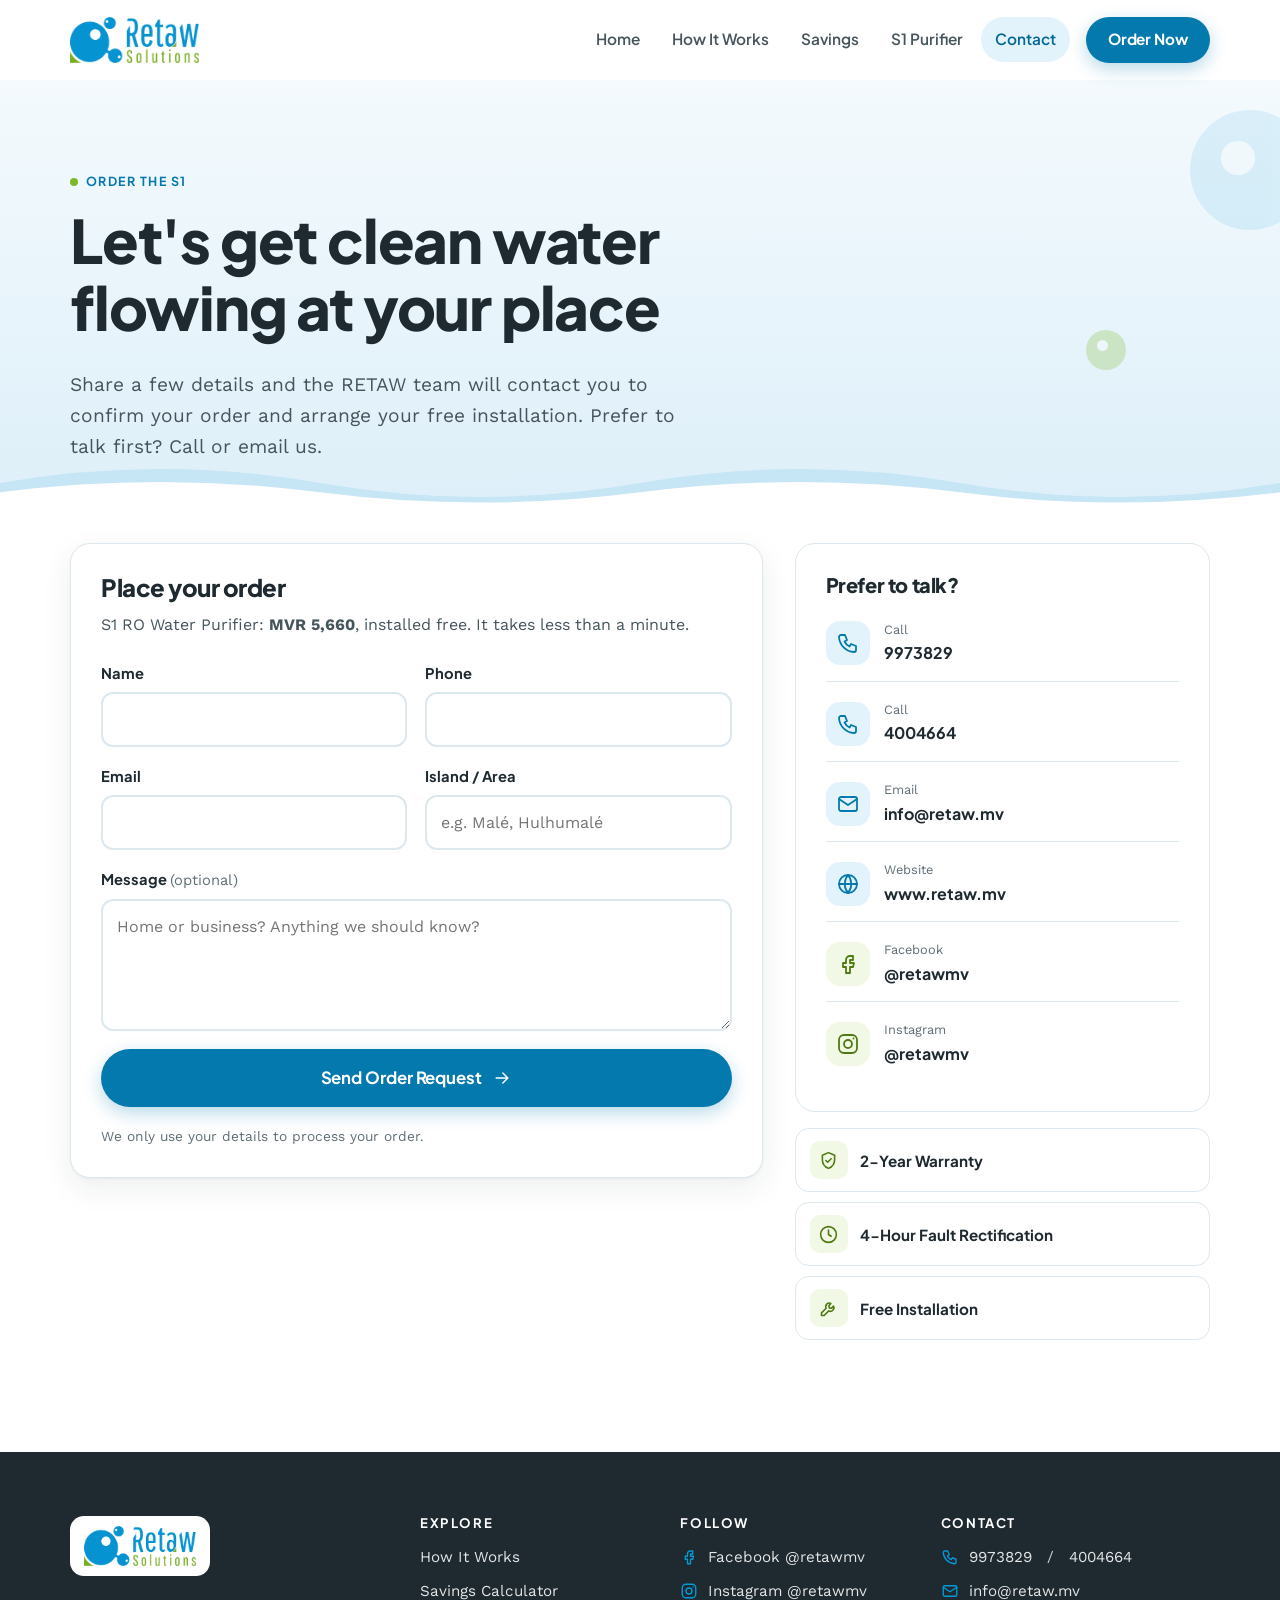
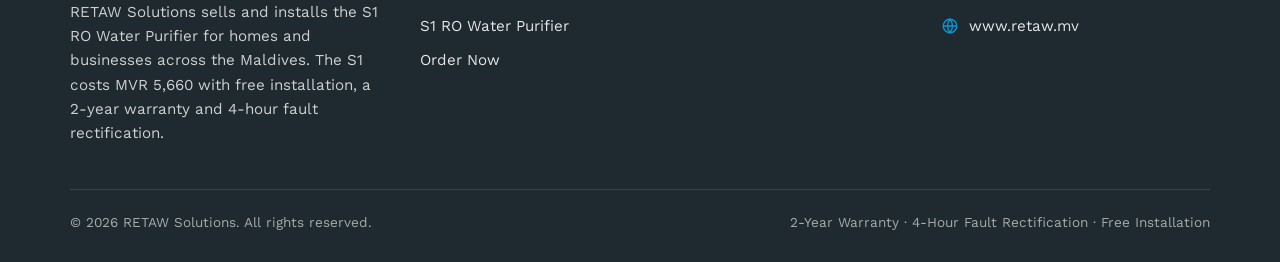
==== commit 4d7ba040: "Build out RETAW site: pricing, savings chart, SEO, AI search and animations - Redraw PCT cartridge a" ====
--- a/contact.html
+++ b/contact.html
@@ -3,9 +3,25 @@
 <head>
   <meta charset="utf-8">
   <meta name="viewport" content="width=device-width, initial-scale=1">
-  <title>Get a Free Quote | RETAW Solutions</title>
-  <meta name="description" content="Request a free quote for the RETAW S1 RO Water Purifier. Call 9973829 or 4004664, or email info@retaw.mv.">
+  <title>Order a Water Purifier in the Maldives | RETAW Solutions</title>
+  <meta name="description" content="Order the RETAW S1 RO water purifier for MVR 5,660 with free installation in the Maldives. Call 9973829 or 4004664, or email info@retaw.mv to get started.">
+  <link rel="canonical" href="https://www.retaw.mv/contact">
   <meta name="theme-color" content="#0599D8">
+  <!-- Open Graph / Twitter Card -->
+  <meta property="og:type" content="website">
+  <meta property="og:site_name" content="RETAW Solutions">
+  <meta property="og:title" content="Order a Water Purifier in the Maldives | RETAW Solutions">
+  <meta property="og:description" content="Order the RETAW S1 RO water purifier for MVR 5,660 with free installation in the Maldives. Call 9973829 or 4004664, or email info@retaw.mv to get started.">
+  <meta property="og:url" content="https://www.retaw.mv/contact">
+  <meta property="og:image" content="https://www.retaw.mv/assets/og-image.jpg">
+  <meta property="og:image:width" content="1200">
+  <meta property="og:image:height" content="630">
+  <meta property="og:image:alt" content="RETAW Solutions logo beside the S1 RO water purifier">
+  <meta name="twitter:card" content="summary_large_image">
+  <meta name="twitter:title" content="Order a Water Purifier in the Maldives | RETAW Solutions">
+  <meta name="twitter:description" content="Order the RETAW S1 RO water purifier for MVR 5,660 with free installation in the Maldives. Call 9973829 or 4004664, or email info@retaw.mv to get started.">
+  <meta name="twitter:image" content="https://www.retaw.mv/assets/og-image.jpg">
+  <meta name="twitter:image:alt" content="RETAW Solutions logo beside the S1 RO water purifier">
   <link rel="icon" type="image/png" href="assets/favicon.png">
   <link rel="preconnect" href="https://fonts.googleapis.com">
   <link rel="preconnect" href="https://fonts.gstatic.com" crossorigin>
@@ -13,20 +29,83 @@
   <link rel="stylesheet" href="styles.css">
   <script>document.documentElement.classList.add("js")</script>
   <script src="app.js" defer></script>
+  <script type="application/ld+json">
+  {
+    "@context": "https://schema.org",
+    "@graph": [
+      {
+        "@type": "LocalBusiness",
+        "@id": "https://www.retaw.mv/#business",
+        "name": "RETAW Solutions",
+        "url": "https://www.retaw.mv/",
+        "logo": "https://www.retaw.mv/assets/retaw-logo.png",
+        "image": "https://www.retaw.mv/assets/og-image.jpg",
+        "description": "RETAW Solutions sells and installs RO water purifiers for homes and businesses across the Maldives.",
+        "telephone": "+960 997 3829",
+        "email": "info@retaw.mv",
+        "address": {
+          "@type": "PostalAddress",
+          "addressCountry": "MV"
+        },
+        "areaServed": {
+          "@type": "Country",
+          "name": "Maldives"
+        },
+        "contactPoint": [
+          {
+            "@type": "ContactPoint",
+            "telephone": "+960 997 3829",
+            "contactType": "customer service",
+            "areaServed": "MV",
+            "availableLanguage": "en"
+          },
+          {
+            "@type": "ContactPoint",
+            "telephone": "+960 400 4664",
+            "contactType": "customer service",
+            "areaServed": "MV",
+            "availableLanguage": "en"
+          }
+        ],
+        "sameAs": [
+          "https://www.facebook.com/retawmv",
+          "https://www.instagram.com/retawmv"
+        ]
+      },
+      {
+        "@type": "BreadcrumbList",
+        "itemListElement": [
+          {
+            "@type": "ListItem",
+            "position": 1,
+            "name": "Home",
+            "item": "https://www.retaw.mv/"
+          },
+          {
+            "@type": "ListItem",
+            "position": 2,
+            "name": "Order",
+            "item": "https://www.retaw.mv/contact"
+          }
+        ]
+      }
+    ]
+  }
+  </script>
 </head>
 <body>
   <a class="skip" href="#main">Skip to content</a>
 
   <header class="site-header" data-header>
     <div class="container header-inner">
-      <a class="brand" href="index.html"><img src="assets/retaw-logo.png" alt="Retaw Solutions" width="600" height="214"></a>
+      <a class="brand" href="./"><img src="assets/retaw-logo.png" alt="RETAW Solutions home page" width="600" height="214"></a>
       <nav class="nav" id="site-nav" data-nav aria-label="Main">
-        <a href="index.html">Home</a>
-        <a href="how-it-works.html">How It Works</a>
-        <a href="savings.html">Savings</a>
-        <a href="product.html">S1 Purifier</a>
-        <a href="contact.html" aria-current="page">Contact</a>
-        <a class="btn btn-primary" href="contact.html#quote">Get a Free Quote</a>
+        <a href="./">Home</a>
+        <a href="how-it-works">How It Works</a>
+        <a href="savings">Savings</a>
+        <a href="product">S1 Purifier</a>
+        <a href="contact" aria-current="page">Contact</a>
+        <a class="btn btn-primary" href="contact#order">Order Now</a>
       </nav>
       <button class="nav-toggle" type="button" aria-expanded="false" aria-controls="site-nav" data-nav-toggle>
         <span class="nav-toggle-bars"></span><span class="sr-only">Menu</span>
@@ -39,11 +118,11 @@
       <span class="bubble bubble--a" aria-hidden="true"></span>
       <span class="bubble bubble--b" aria-hidden="true"></span>
       <div class="container">
-        <p class="eyebrow">Get a free quote</p>
+        <p class="eyebrow">Order the S1</p>
         <h1>Let's get clean water flowing at your place</h1>
-        <p class="lede">Share a few details and the RETAW team will contact you to talk through your needs and prepare a quote. It's free and there's no obligation.</p>
-      </div>
-      <div class="wave wave--to-tint" aria-hidden="true">
+        <p class="lede">Share a few details and the RETAW team will contact you to confirm your order and arrange your free installation. Prefer to talk first? Call or email us.</p>
+      </div>
+      <div class="wave" aria-hidden="true">
         <svg viewBox="0 0 2880 60" preserveAspectRatio="none">
           <path class="wave-back" d="M0 30 Q180 0 360 30 T720 30 T1080 30 T1440 30 T1800 30 T2160 30 T2520 30 T2880 30 V60 H0Z"/>
           <path class="wave-front" d="M0 40 Q180 18 360 40 T720 40 T1080 40 T1440 40 T1800 40 T2160 40 T2520 40 T2880 40 V60 H0Z"/>
@@ -51,21 +130,21 @@
       </div>
     </section>
 
-    <section class="section section--tint" style="padding-top:32px" id="quote">
+    <section class="section" style="padding-top:32px" id="order">
       <div class="container contact-layout">
         <div class="card" style="box-shadow:var(--shadow)">
-          <h2 style="font-size:1.5rem">Request your free quote</h2>
-          <p style="color:var(--ink-2);margin-bottom:24px">It takes less than a minute.</p>
+          <h2 style="font-size:1.5rem">Place your order</h2>
+          <p style="color:var(--ink-2);margin-bottom:24px">S1 RO Water Purifier: <strong>MVR 5,660</strong>, installed free. It takes less than a minute.</p>
 
           <!--
-            QUOTE FORM: ready to wire up.
+            ORDER FORM: ready to wire up.
             Set data-endpoint to your form service / serverless POST URL
-            (e.g. https://formspree.io/f/XXXX or /api/quote). Fields are sent as FormData:
+            (e.g. https://formspree.io/f/XXXX or /api/order). Fields are sent as FormData:
               name, phone, email, island, message
             "company" is a hidden honeypot field for spam bots and is stripped before sending.
             With data-endpoint empty, submitting opens a pre-filled email to info@retaw.mv.
           -->
-          <form class="form" data-quote-form data-endpoint="" action="#" method="post" novalidate>
+          <form class="form" data-order-form data-endpoint="" action="#" method="post" novalidate>
             <div class="form-row">
               <div class="field">
                 <label for="q-name">Name</label>
@@ -106,10 +185,10 @@
               <label for="q-company">Company</label>
               <input id="q-company" name="company" type="text" tabindex="-1" autocomplete="off">
             </div>
-            <button type="submit" class="btn btn-primary btn-lg btn-block">Get a Free Quote
+            <button type="submit" class="btn btn-primary btn-lg btn-block">Send Order Request
               <svg class="i i--arrow" viewBox="0 0 24 24" aria-hidden="true"><path d="M5 12h14M13 6l6 6-6 6"/></svg></button>
             <div class="form-status" data-form-status role="status" aria-live="polite"></div>
-            <p class="form-foot">We only use your details to respond to your quote request.</p>
+            <p class="form-foot">We only use your details to process your order.</p>
           </form>
         </div>
 
@@ -140,27 +219,27 @@
     <div class="container">
       <div class="footer-grid">
         <div>
-          <a class="footer-logo" href="index.html"><img src="assets/retaw-logo.png" alt="Retaw Solutions" width="600" height="214" loading="lazy"></a>
-          <p>RO water purifiers for homes and businesses in the Maldives, with free installation and local service.</p>
-        </div>
-        <div>
-          <h4>Explore</h4>
+          <a class="footer-logo" href="./"><img src="assets/retaw-logo.png" alt="RETAW Solutions home page" width="600" height="214" loading="lazy"></a>
+          <p>RETAW Solutions sells and installs the S1 RO Water Purifier for homes and businesses across the Maldives. The S1 costs MVR 5,660 with free installation, a 2-year warranty and 4-hour fault rectification.</p>
+        </div>
+        <div>
+          <h2 class="footer-heading">Explore</h2>
           <ul class="footer-links">
-            <li><a href="how-it-works.html">How It Works</a></li>
-            <li><a href="savings.html">Savings Calculator</a></li>
-            <li><a href="product.html">S1 RO Water Purifier</a></li>
-            <li><a href="contact.html#quote">Get a Free Quote</a></li>
-          </ul>
-        </div>
-        <div>
-          <h4>Follow</h4>
+            <li><a href="how-it-works">How It Works</a></li>
+            <li><a href="savings">Savings Calculator</a></li>
+            <li><a href="product">S1 RO Water Purifier</a></li>
+            <li><a href="contact#order">Order Now</a></li>
+          </ul>
+        </div>
+        <div>
+          <h2 class="footer-heading">Follow</h2>
           <ul class="footer-contact">
             <li><svg class="i" viewBox="0 0 24 24" aria-hidden="true"><path d="M14 8h3V4h-3a4 4 0 0 0-4 4v3H7v4h3v6h4v-6h3l1-4h-4V8z"/></svg><a href="https://www.facebook.com/retawmv" rel="noopener" target="_blank">Facebook @retawmv</a></li>
             <li><svg class="i" viewBox="0 0 24 24" aria-hidden="true"><rect x="3" y="3" width="18" height="18" rx="5"/><circle cx="12" cy="12" r="4"/><path d="M17.5 6.5h.01"/></svg><a href="https://www.instagram.com/retawmv" rel="noopener" target="_blank">Instagram @retawmv</a></li>
           </ul>
         </div>
         <div>
-          <h4>Contact</h4>
+          <h2 class="footer-heading">Contact</h2>
           <ul class="footer-contact">
             <li><svg class="i" viewBox="0 0 24 24" aria-hidden="true"><path d="M5 4h4l2 5-2.5 1.5a11 11 0 0 0 5 5L15 13l5 2v4a2 2 0 0 1-2 2A16 16 0 0 1 3 6a2 2 0 0 1 2-2"/></svg><a href="tel:+9609973829">9973829</a>&nbsp;/&nbsp;<a href="tel:+9604004664">4004664</a></li>
             <li><svg class="i" viewBox="0 0 24 24" aria-hidden="true"><rect x="3" y="5" width="18" height="14" rx="2"/><path d="M3 7l9 6 9-6"/></svg><a href="mailto:info@retaw.mv">info@retaw.mv</a></li>
@@ -169,7 +248,7 @@
         </div>
       </div>
       <div class="footer-bottom">
-        <span>© <span data-year>2026</span> Retaw Solutions. All rights reserved.</span>
+        <span>© <span data-year>2026</span> RETAW Solutions. All rights reserved.</span>
         <span>2-Year Warranty · 4-Hour Fault Rectification · Free Installation</span>
       </div>
     </div>
--- a/styles.css
+++ b/styles.css
@@ -82,7 +82,7 @@
 /* ---------- Layout ---------- */
 .container { width: 100%; max-width: 1180px; margin-inline: auto; padding-inline: var(--gutter); }
 .section { padding-block: clamp(64px, 10vw, 112px); }
-.section--tint { background: var(--blue-50); }
+.section--tint { background: var(--blue-50); border-block: 1px solid var(--line); }
 .section-head { max-width: 680px; margin-bottom: clamp(32px, 5vw, 56px); }
 .section-head--center { margin-inline: auto; text-align: center; }
 .lede { font-size: clamp(1.05rem, 2.2vw, 1.2rem); color: var(--ink-2); }
@@ -114,6 +114,12 @@
 .btn-secondary:hover { border-color: var(--blue); color: var(--blue-700); }
 .btn-light { background: #fff; color: var(--blue-700); }
 .btn-light:hover { background: var(--blue-50); color: var(--blue-700); }
+/* Primary CTAs: small tactile response. Gentle lift on hover (colour deepens via the rules above), quick press on click */
+.btn-primary, .btn-light { transition: background-color .2s, color .2s, border-color .2s, transform .18s var(--ease), box-shadow .2s; }
+@media (hover: hover) {
+  .btn-primary:hover, .btn-light:hover { transform: scale(1.03); }
+}
+.btn-primary:active, .btn-light:active { transform: scale(.97); transition-duration: .08s; }
 .btn-outline-light { color: #fff; border-color: rgba(255,255,255,.55); }
 .btn-outline-light:hover { color: #fff; border-color: #fff; background: rgba(255,255,255,.08); }
 .btn-lg { min-height: 58px; padding: 0 30px; font-size: 1.05rem; }
@@ -201,7 +207,8 @@
 /* ---------- Hero ---------- */
 .hero {
   position: relative; overflow: hidden;
-  background: linear-gradient(180deg, #fff 0%, var(--blue-50) 100%);
+  /* Deeper tint than --blue-50 so the hero reads as its own band against the white section below */
+  background: linear-gradient(180deg, var(--blue-50) 0%, #DDEFF9 100%);
   padding-top: clamp(28px, 6vw, 72px);
 }
 .hero-grid {
@@ -225,8 +232,9 @@
 }
 .bubble { position: absolute; border-radius: 50%; background: var(--blue); }
 .bubble::after { content: ""; position: absolute; width: 28%; height: 28%; border-radius: 50%; background: #fff; top: 26%; left: 26%; }
-.hero .bubble--a { width: 54px; height: 54px; top: 4%; right: 3%; animation: float 7s ease-in-out infinite; }
-.hero .bubble--b { width: 30px; height: 30px; bottom: 22%; left: 8%; background: var(--green); animation: float 6s ease-in-out -2s infinite; }
+/* Bubbles stay still: the trust-badge pop-in is the one motion in the hero */
+.hero .bubble--a { width: 54px; height: 54px; top: 4%; right: 3%; }
+.hero .bubble--b { width: 30px; height: 30px; bottom: 22%; left: 8%; background: var(--green); }
 .hero-product {
   position: relative; width: min(62%, 300px); mix-blend-mode: multiply;
   filter: drop-shadow(0 30px 30px rgba(30, 42, 48, .18));
@@ -253,6 +261,11 @@
   background: var(--green-50); color: var(--green-700);
 }
 .trust .i { width: 21px; height: 21px; }
+/* Badge icons pop in, slightly staggered, when the badge row scrolls into view */
+.js .trust .i-wrap { opacity: 0; transform: scale(.5); transition: opacity .25s ease, transform .42s cubic-bezier(.34, 1.56, .64, 1); }
+.js .trust.is-popped .i-wrap { opacity: 1; transform: none; }
+.js .trust li:nth-child(2) .i-wrap { transition-delay: .09s; }
+.js .trust li:nth-child(3) .i-wrap { transition-delay: .18s; }
 
 @media (min-width: 640px) {
   .trust { grid-template-columns: repeat(3, 1fr); }
@@ -273,14 +286,15 @@
 /* Animated wave */
 .wave { position: relative; height: 56px; margin-top: -8px; overflow: hidden; pointer-events: none; }
 .wave svg { position: absolute; bottom: 0; left: 0; width: 200%; max-width: none; height: 100%; }
-.wave-back { fill: var(--blue-100); animation: wave 18s linear infinite; }
-.wave-front { fill: #fff; animation: wave 11s linear infinite reverse; }
+/* Slow, continuous drift: more felt than seen */
+.wave-back { fill: #C6E5F5; animation: wave 60s linear infinite; }
+.wave-front { fill: #fff; animation: wave 42s linear infinite reverse; }
 .wave--to-tint .wave-front { fill: var(--blue-50); }
 @keyframes wave { from { transform: translateX(0); } to { transform: translateX(-50%); } }
 @keyframes float { 0%, 100% { transform: translateY(0); } 50% { transform: translateY(-10px); } }
 
 /* ---------- Page hero (inner pages) ---------- */
-.page-hero { background: linear-gradient(180deg, #fff 0%, var(--blue-50) 100%); padding-top: clamp(40px, 7vw, 88px); position: relative; overflow: hidden; }
+.page-hero { background: linear-gradient(180deg, var(--blue-50) 0%, #DDEFF9 100%); padding-top: clamp(40px, 7vw, 88px); position: relative; overflow: hidden; }
 .page-hero .container { position: relative; z-index: 1; }
 .page-hero .lede { max-width: 640px; }
 .page-hero .bubble--a { width: 120px; height: 120px; right: -30px; top: 30px; opacity: .1; }
@@ -315,9 +329,10 @@
   content: ""; position: absolute; left: 23px; top: 48px; bottom: 0; width: 2px;
   background-image: linear-gradient(180deg, var(--blue) 50%, transparent 50%);
   background-size: 2px 10px; opacity: .55;
-  animation: flow-y 1s linear infinite;
-}
-.flow h3 { margin: 4px 0 4px; font-size: 1.08rem; }
+  animation: flow-y 1s linear .6s infinite; /* starts once the section entrance has finished */
+}
+/* .flow-title is an h2 on How It Works (for heading hierarchy) styled exactly like .flow h3 */
+.flow h3, .flow .flow-title { margin: 4px 0 4px; font-size: 1.08rem; font-weight: 700; letter-spacing: -0.01em; }
 .flow p { color: var(--ink-2); font-size: .96rem; }
 @keyframes flow-y { from { background-position: 0 0; } to { background-position: 0 10px; } }
 
@@ -332,7 +347,7 @@
 }
 @keyframes flow-x { from { background-position: 0 0; } to { background-position: 10px 0; } }
 
-.media-frame { border-radius: var(--radius); overflow: hidden; background: var(--blue-50); }
+.media-frame { position: relative; border-radius: var(--radius); overflow: hidden; background: var(--blue-50); }
 .media-frame img { width: 100%; height: 100%; object-fit: cover; }
 
 /* ---------- Savings calculator ---------- */
@@ -360,6 +375,15 @@
   font-size: .86rem; font-weight: 500; cursor: pointer; transition: border-color .2s, color .2s;
 }
 .chip:hover { border-color: var(--blue); color: var(--blue-700); }
+.chip[aria-pressed="true"] { background: var(--blue-600); border-color: var(--blue-600); color: #fff; }
+.calc-basis { margin: 10px 0 0; font-size: .9rem; font-weight: 600; color: var(--blue-700); }
+.calc-estimate {
+  margin: 12px 0 0; padding: 12px 14px; border-radius: 12px; background: var(--blue-50);
+  font-size: .85rem; line-height: 1.55; color: var(--ink-2);
+}
+.calc-estimate strong { color: var(--ink); }
+.calc-estimate ul { margin: 6px 0; padding-left: 18px; }
+.calc-estimate li { margin: 2px 0; }
 
 .calc-results { display: grid; grid-template-columns: repeat(3, 1fr); gap: 10px; margin-top: 22px; }
 .calc-result {
@@ -372,15 +396,25 @@
 .calc-value { font-family: var(--font-head); font-weight: 800; font-size: clamp(1.05rem, 3.6vw, 1.7rem); letter-spacing: -0.02em; line-height: 1.1; font-variant-numeric: tabular-nums; overflow-wrap: anywhere; }
 .calc-value small { display: block; font-size: .62em; font-weight: 700; opacity: .75; letter-spacing: 0; }
 .calc-note { font-size: .86rem; color: var(--ink-3); margin-top: 16px; }
+.calc-result.is-negative .calc-value { color: #9B2C20; }
+.calc-result--feature.is-negative { background: #FCEBEA; color: var(--ink); }
+.calc-result--feature.is-negative .calc-period { color: var(--ink-3); }
+
+/* Price display */
+.price-block { margin: 0 0 24px; padding: 16px 18px; border-radius: 14px; background: var(--blue-50); border: 1px solid var(--blue-100); }
+.price-line { display: flex; flex-wrap: wrap; align-items: baseline; gap: 4px 12px; margin: 0; }
+.price-line strong { font-family: var(--font-head); font-weight: 800; font-size: clamp(1.6rem, 4.5vw, 2rem); letter-spacing: -0.02em; color: var(--ink); line-height: 1.1; }
+.price-line span { font-size: .92rem; font-weight: 600; color: var(--green-700); }
+.price-note { margin: 8px 0 0; font-size: .9rem; color: var(--ink-2); }
 
 .compare { display: grid; gap: 18px; margin-top: 8px; }
 .compare-row { display: grid; gap: 8px; }
 .compare-head { display: flex; justify-content: space-between; gap: 12px; flex-wrap: wrap; font-size: .95rem; }
 .compare-head strong { font-family: var(--font-head); font-variant-numeric: tabular-nums; }
 .bar { height: 16px; border-radius: 999px; background: var(--blue-50); overflow: hidden; }
-.bar-fill { height: 100%; width: 0; border-radius: inherit; transition: width .7s var(--ease); }
+.bar-fill { height: 100%; width: 0; border-radius: inherit; transition: width .6s var(--ease); }
 .bar-fill--before { background: #9AA7AD; }
-.bar-fill--after { background: var(--green); }
+.bar-fill--after { background: var(--green); transition-delay: .12s; } /* grows just after "before" */
 .bar-fill--tbc {
   width: 100% !important;
   background: repeating-linear-gradient(-45deg, var(--blue-100) 0 8px, #fff 8px 16px);
@@ -398,6 +432,54 @@
 .breakdown li { display: flex; justify-content: space-between; gap: 16px; padding: 12px 0; border-bottom: 1px solid var(--line); font-size: .95rem; }
 .breakdown li:last-child { border-bottom: 0; }
 .breakdown strong { font-family: var(--font-head); font-variant-numeric: tabular-nums; text-align: right; white-space: nowrap; }
+
+/* ---------- Savings: cumulative cost chart ---------- */
+.cost-chart { margin-top: 24px; }
+.cost-chart-head { display: flex; flex-wrap: wrap; justify-content: space-between; align-items: flex-end; gap: 12px 32px; margin-bottom: 18px; }
+.cost-chart-title { font-size: 1.35rem; margin-bottom: 6px; }
+.cost-chart-sub { margin: 0; max-width: 580px; color: var(--ink-2); }
+.chart-legend { list-style: none; display: flex; flex-wrap: wrap; gap: 6px 18px; font-size: .85rem; color: var(--ink-2); }
+.chart-legend li { display: flex; align-items: center; gap: 8px; }
+.chart-key { display: inline-block; flex: none; }
+.chart-key--line { width: 18px; height: 2px; border-radius: 2px; }
+.chart-key--area { width: 14px; height: 10px; border-radius: 3px; background: rgba(125, 185, 40, .28); }
+.cost-chart-plot { position: relative; width: 100%; }
+.cost-chart-plot svg { display: block; max-width: none; overflow: visible; touch-action: pan-y; cursor: crosshair; }
+.cost-chart-plot svg:focus-visible { outline: 3px solid var(--blue); outline-offset: 4px; border-radius: 8px; }
+.chart-grid line { stroke: #E3ECF0; stroke-width: 1; shape-rendering: crispEdges; }
+.chart-axis text { font: 500 11px var(--font-body); fill: var(--ink-3); font-variant-numeric: tabular-nums; }
+.chart-label, .chart-sublabel { paint-order: stroke; stroke: #fff; stroke-width: 4px; stroke-linejoin: round; }
+.chart-label { font: 600 12px var(--font-body); fill: var(--ink); }
+.chart-sublabel { font: 500 11px var(--font-body); fill: var(--ink-3); }
+.chart-tooltip {
+  position: absolute; z-index: 2; pointer-events: none; min-width: 200px;
+  background: #fff; border: 1px solid var(--line); border-radius: 10px; box-shadow: var(--shadow);
+  padding: 10px 12px; font-size: .82rem; line-height: 1.4;
+}
+.tt-head { color: var(--ink-3); font-size: .75rem; margin-bottom: 6px; }
+.tt-row { display: flex; justify-content: space-between; align-items: center; gap: 14px; padding: 2px 0; }
+.tt-name { display: flex; align-items: center; gap: 7px; color: var(--ink-3); }
+.tt-key { width: 12px; height: 2px; border-radius: 2px; flex: none; }
+.tt-row strong { font-family: var(--font-head); color: var(--ink); font-variant-numeric: tabular-nums; }
+.tt-foot { margin-top: 6px; padding-top: 6px; border-top: 1px solid var(--line); font-weight: 600; color: var(--ink); }
+.chart-hint { margin: 10px 0 0; font-size: .8rem; color: var(--ink-3); }
+.chart-table { margin-top: 14px; font-size: .9rem; }
+.chart-table summary { cursor: pointer; font-family: var(--font-head); font-weight: 700; color: var(--blue-600); }
+.table-scroll { overflow-x: auto; }
+.chart-table table { width: 100%; border-collapse: collapse; margin-top: 10px; font-variant-numeric: tabular-nums; }
+.chart-table th, .chart-table td { padding: 8px 10px; border-bottom: 1px solid var(--line); text-align: right; white-space: nowrap; }
+.chart-table th:first-child { text-align: left; }
+.chart-table thead th { color: var(--ink-3); font-weight: 500; }
+.chart-table tbody th { font-weight: 600; }
+
+/* ---------- FAQ (Home) ---------- */
+.faq-grid { display: grid; gap: 16px; }
+@media (min-width: 900px) {
+  .faq-grid { grid-template-columns: 1fr 1fr; }
+  .faq-grid .faq-item:last-child:nth-child(odd) { grid-column: 1 / -1; }
+}
+.faq-item h3 { font-size: 1.08rem; margin-bottom: 8px; }
+.faq-item p { color: var(--ink-2); }
 
 /* ---------- Product teaser ---------- */
 .product-card {
@@ -443,16 +525,40 @@
 .pct-marker.is-active { background: var(--blue-600); border-color: var(--blue-600); color: #fff; transform: translate(0, -50%) scale(1.15); }
 .pct-marker.is-active::after {
   content: ""; position: absolute; inset: -6px; border-radius: 50%; border: 2px solid var(--blue);
-  animation: pulse 1.6s ease-out infinite;
+  animation: pulse .9s ease-out 1 forwards; /* one ripple as the water reaches the layer, not a loop */
 }
 @keyframes pulse { from { opacity: .7; transform: scale(.8); } to { opacity: 0; transform: scale(1.5); } }
 
+/* Water-flow trace through the PCT layers (How It Works); stroke sizes are set in app.js */
+.pct-flow {
+  position: absolute; inset: 0; width: 100%; height: 100%; max-width: none; overflow: visible;
+  pointer-events: none; opacity: 0; transition: opacity .35s var(--ease);
+}
+.pct-flow.is-ready { opacity: 1; }
+.pct-flow-track { fill: none; stroke: #9DD3EE; stroke-linecap: round; opacity: .75; }
+.pct-flow-fill { fill: none; stroke: url(#pctFlowGrad); stroke-linecap: round; }
+.pct-flow-head {
+  position: absolute; left: 0; top: 0; z-index: 1; width: 14px; height: 14px; margin: -7px 0 0 -7px; border-radius: 50%;
+  background: radial-gradient(circle at 35% 30%, #E3F6FD 0, #4FB3E3 45%, #0479AE 100%);
+  box-shadow: 0 0 0 2px #fff, 0 0 12px 3px rgba(5, 153, 216, .45);
+  opacity: 0; transition: opacity .3s var(--ease); pointer-events: none; will-change: transform;
+}
+.pct-flow-head.is-on { opacity: 1; }
+@media (min-width: 700px) {
+  .pct-flow-head { width: 18px; height: 18px; margin: -9px 0 0 -9px; box-shadow: 0 0 0 3px #fff, 0 0 16px 4px rgba(5, 153, 216, .45); }
+}
+
 .pct-steps { list-style: none; }
+/* Each step gets a tall scroll "dwell" so the active layer stays highlighted long enough to read */
 .pct-step {
   padding: 22px 0 36px; border-top: 1px solid var(--line);
-  opacity: .45; transition: opacity .4s var(--ease);
-}
+  min-height: 55vh;
+  display: flex; flex-direction: column; justify-content: center;
+  opacity: .45; transition: opacity .5s var(--ease);
+}
+.pct-step > * { align-self: flex-start; }
 .pct-step:first-child { border-top: 0; padding-top: 0; }
+.pct-step:last-child { min-height: 0; }
 .pct-step.is-active { opacity: 1; }
 .step-num { font-family: var(--font-head); font-weight: 800; font-size: .8rem; letter-spacing: .1em; color: var(--blue-600); display: block; margin-bottom: 8px; }
 .pct-step h3 { font-size: clamp(1.25rem, 3vw, 1.6rem); }
@@ -467,8 +573,10 @@
 }
 @media (min-width: 1040px) {
   .pct { grid-template-columns: 240px 1fr; gap: 80px; }
-  .pct-step { padding-block: 64px 120px; }
-  .pct-step:last-child { padding-bottom: 40px; }
+  /* Hold the diagram mid-screen, level with the centred step text (figure is ~600px tall) */
+  .pct-visual { top: max(calc(var(--header-h) + 20px), calc(50vh - 300px)); }
+  .pct-step { padding-block: 64px 120px; min-height: 80vh; }
+  .pct-step:last-child { padding-bottom: 40px; min-height: 45vh; }
 }
 /* Without JS (or with reduced motion) show every step at full strength */
 html:not(.js) .pct-step, .reduce-motion .pct-step { opacity: 1; }
@@ -501,14 +609,16 @@
 }
 .gallery-main img {
   position: absolute; inset: 0; width: 100%; height: 100%; padding: 9%;
-  object-fit: contain; mix-blend-mode: multiply; transition: opacity .25s;
-}
+  object-fit: contain; mix-blend-mode: multiply; transition: opacity .25s, transform .5s var(--ease);
+}
+@media (hover: hover) { .gallery-main:hover img { transform: scale(1.05); } }
 .gallery-thumbs { display: flex; gap: 10px; }
 .gallery-thumb {
   width: 84px; height: 84px; border-radius: 16px; border: 2px solid var(--line); background: var(--blue-50);
   padding: 8px; cursor: pointer; display: block; transition: border-color .2s;
 }
-.gallery-thumb img { width: 100%; height: 100%; object-fit: contain; mix-blend-mode: multiply; }
+.gallery-thumb img { width: 100%; height: 100%; object-fit: contain; mix-blend-mode: multiply; transition: transform .3s var(--ease); }
+@media (hover: hover) { .gallery-thumb:hover img { transform: scale(1.08); } }
 .gallery-thumb[aria-pressed="true"] { border-color: var(--blue-600); }
 
 .specs-table { width: 100%; border-collapse: collapse; font-size: .98rem; }
@@ -572,7 +682,8 @@
 .footer-grid { display: grid; gap: 36px; }
 .footer-logo { display: inline-block; background: #fff; border-radius: 14px; padding: 10px 14px; margin-bottom: 16px; }
 .footer-logo img { height: 40px; width: auto; }
-.site-footer h4 { color: #fff; font-size: .82rem; letter-spacing: .12em; text-transform: uppercase; margin-bottom: 14px; }
+/* .footer-heading is an h2 (for heading hierarchy) styled exactly like the old footer h4 */
+.site-footer h4, .site-footer .footer-heading { color: #fff; font-size: .82rem; font-weight: 700; letter-spacing: .12em; text-transform: uppercase; margin: 0 0 14px; }
 .footer-links { list-style: none; display: grid; gap: 10px; }
 .footer-contact { list-style: none; display: grid; gap: 10px; }
 .footer-contact li { display: flex; gap: 10px; align-items: center; }
@@ -582,19 +693,24 @@
 @media (max-width: 959px) { .site-footer { padding-bottom: 104px; } }
 
 /* ---------- Scroll reveal ---------- */
-.js .reveal { opacity: 0; transform: translateY(18px); transition: opacity .6s var(--ease), transform .6s var(--ease); }
+/* Section entrances: quick and consistent (350ms) */
+.js .reveal { opacity: 0; transform: translateY(16px); transition: opacity .35s var(--ease), transform .35s var(--ease); }
 /* Horizontal slides only where there's room, so nothing pokes past the viewport on phones */
 @media (min-width: 900px) {
-  .js .reveal--left { transform: translateX(-24px); }
-  .js .reveal--right { transform: translateX(24px); }
+  .js .reveal--left { transform: translateX(-20px); }
+  .js .reveal--right { transform: translateX(20px); }
 }
 .js .reveal.is-in { opacity: 1; transform: none; }
-.reveal[data-delay="1"] { transition-delay: .08s; }
-.reveal[data-delay="2"] { transition-delay: .16s; }
-.reveal[data-delay="3"] { transition-delay: .24s; }
-
+.reveal[data-delay="1"] { transition-delay: .06s; }
+.reveal[data-delay="2"] { transition-delay: .12s; }
+.reveal[data-delay="3"] { transition-delay: .18s; }
+
+/* Reduced motion: no movement and no loops; entrances fall back to a plain, quick fade */
 @media (prefers-reduced-motion: reduce) {
   html { scroll-behavior: auto; }
   *, *::before, *::after { animation-duration: .001ms !important; animation-iteration-count: 1 !important; transition-duration: .001ms !important; }
-  .js .reveal { opacity: 1; transform: none; }
-}
+  .js .reveal, .js .reveal--left, .js .reveal--right { transform: none !important; transition: opacity .3s linear !important; }
+  .js .trust .i-wrap { transform: none !important; transition: opacity .3s linear !important; }
+  .btn-primary:hover, .btn-light:hover, .btn-primary:active, .btn-light:active,
+  .gallery-main:hover img, .gallery-thumb:hover img { transform: none !important; }
+}
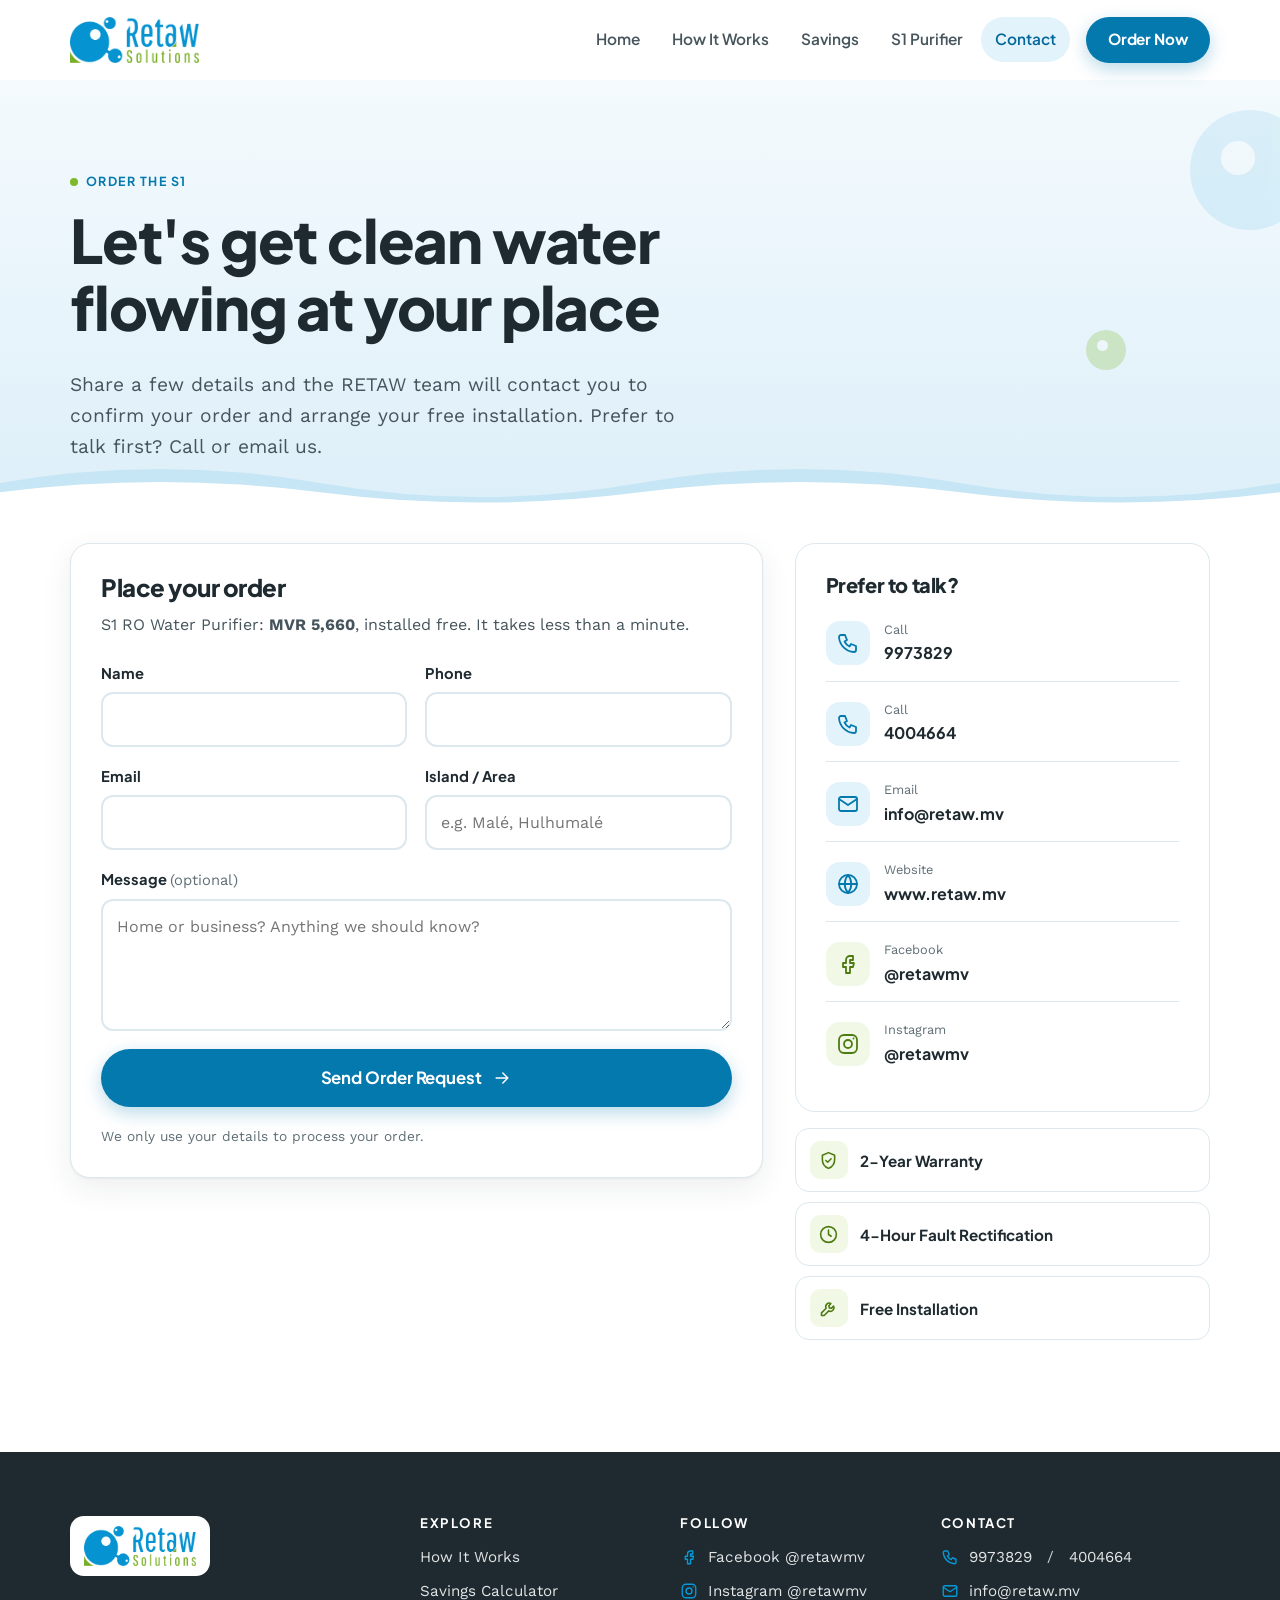
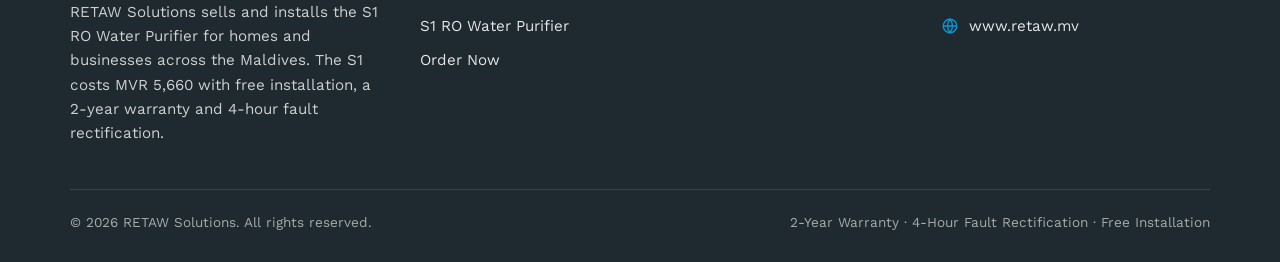
==== commit 8e9fdefd: "Fix mobile menu, chart touch and 404; reduce lag on all devices - Move the savings teaser directly b" ====
--- a/contact.html
+++ b/contact.html
@@ -25,7 +25,7 @@
   <link rel="icon" type="image/png" href="assets/favicon.png">
   <link rel="preconnect" href="https://fonts.googleapis.com">
   <link rel="preconnect" href="https://fonts.gstatic.com" crossorigin>
-  <link rel="stylesheet" href="https://fonts.googleapis.com/css2?family=Plus+Jakarta+Sans:wght@600;700;800&family=Work+Sans:wght@400;500;600&display=swap">
+  <link rel="stylesheet" href="https://fonts.googleapis.com/css2?family=Plus+Jakarta+Sans:wght@600;700;800&family=Work+Sans:wght@400;500;600&display=swap" media="print" onload="this.media='all'"><noscript><link rel="stylesheet" href="https://fonts.googleapis.com/css2?family=Plus+Jakarta+Sans:wght@600;700;800&family=Work+Sans:wght@400;500;600&display=swap"></noscript>
   <link rel="stylesheet" href="styles.css">
   <script>document.documentElement.classList.add("js")</script>
   <script src="app.js" defer></script>
@@ -123,10 +123,8 @@
         <p class="lede">Share a few details and the RETAW team will contact you to confirm your order and arrange your free installation. Prefer to talk first? Call or email us.</p>
       </div>
       <div class="wave" aria-hidden="true">
-        <svg viewBox="0 0 2880 60" preserveAspectRatio="none">
-          <path class="wave-back" d="M0 30 Q180 0 360 30 T720 30 T1080 30 T1440 30 T1800 30 T2160 30 T2520 30 T2880 30 V60 H0Z"/>
-          <path class="wave-front" d="M0 40 Q180 18 360 40 T720 40 T1080 40 T1440 40 T1800 40 T2160 40 T2520 40 T2880 40 V60 H0Z"/>
-        </svg>
+        <svg class="wave-back" viewBox="0 0 2880 60" preserveAspectRatio="none"><path d="M0 30 Q180 0 360 30 T720 30 T1080 30 T1440 30 T1800 30 T2160 30 T2520 30 T2880 30 V60 H0Z"/></svg>
+        <svg class="wave-front" viewBox="0 0 2880 60" preserveAspectRatio="none"><path d="M0 40 Q180 18 360 40 T720 40 T1080 40 T1440 40 T1800 40 T2160 40 T2520 40 T2880 40 V60 H0Z"/></svg>
       </div>
     </section>
 
--- a/styles.css
+++ b/styles.css
@@ -127,9 +127,10 @@
 .cta-row { display: flex; flex-wrap: wrap; gap: 12px; align-items: center; }
 
 .text-link {
-  display: inline-flex; align-items: center; gap: 6px;
+  position: relative; display: inline-flex; align-items: center; gap: 6px;
   font-family: var(--font-head); font-weight: 700; text-decoration: none; color: var(--blue-600);
 }
+.text-link::after { content: ""; position: absolute; inset: -9px -4px; } /* larger tap area, no layout change */
 .text-link .i { width: 18px; height: 18px; transition: transform .2s var(--ease); }
 .text-link:hover .i { transform: translateX(3px); }
 
@@ -143,6 +144,10 @@
   transition: border-color .2s, box-shadow .2s;
 }
 .site-header.is-scrolled { border-color: var(--line); box-shadow: 0 4px 20px rgba(30, 42, 48, .05); }
+/* Phones, tablets and touch devices: skip the backdrop blur, which re-renders on every scroll frame; a near-opaque header looks the same */
+@media (max-width: 959px), (hover: none) {
+  .site-header { background: rgba(255, 255, 255, .97); backdrop-filter: none; -webkit-backdrop-filter: none; }
+}
 .header-inner { height: 100%; display: flex; align-items: center; justify-content: space-between; gap: 16px; }
 .brand img { height: 40px; width: auto; }
 
@@ -236,7 +241,7 @@
 .hero .bubble--a { width: 54px; height: 54px; top: 4%; right: 3%; }
 .hero .bubble--b { width: 30px; height: 30px; bottom: 22%; left: 8%; background: var(--green); }
 .hero-product {
-  position: relative; width: min(62%, 300px); mix-blend-mode: multiply;
+  position: relative; width: min(62%, 300px); /* transparent cut-out: no blend mode needed */
   filter: drop-shadow(0 30px 30px rgba(30, 42, 48, .18));
 }
 .spec-chip {
@@ -285,11 +290,14 @@
 
 /* Animated wave */
 .wave { position: relative; height: 56px; margin-top: -8px; overflow: hidden; pointer-events: none; }
-.wave svg { position: absolute; bottom: 0; left: 0; width: 200%; max-width: none; height: 100%; }
+/* Each wave layer is its own SVG, moved as a whole on the GPU (no per-frame repaint) */
+.wave svg { position: absolute; bottom: 0; left: 0; width: 200%; max-width: none; height: 100%; will-change: transform; }
 /* Slow, continuous drift: more felt than seen */
 .wave-back { fill: #C6E5F5; animation: wave 60s linear infinite; }
 .wave-front { fill: #fff; animation: wave 42s linear infinite reverse; }
 .wave--to-tint .wave-front { fill: var(--blue-50); }
+/* Looping decorations pause while off screen (app.js toggles .is-paused) */
+.wave.is-paused svg, .flow.is-paused li::before { animation-play-state: paused; }
 @keyframes wave { from { transform: translateX(0); } to { transform: translateX(-50%); } }
 @keyframes float { 0%, 100% { transform: translateY(0); } 50% { transform: translateY(-10px); } }
 
@@ -371,7 +379,7 @@
 .calc-input input::-webkit-outer-spin-button, .calc-input input::-webkit-inner-spin-button { -webkit-appearance: none; margin: 0; }
 .calc-chips { display: flex; flex-wrap: wrap; align-items: center; gap: 8px; margin-top: 12px; font-size: .88rem; color: var(--ink-3); }
 .chip {
-  border: 1px solid var(--line); background: #fff; border-radius: 999px; padding: 6px 12px;
+  border: 1px solid var(--line); background: #fff; border-radius: 999px; padding: 6px 14px; min-height: 40px; /* comfortable tap target */
   font-size: .86rem; font-weight: 500; cursor: pointer; transition: border-color .2s, color .2s;
 }
 .chip:hover { border-color: var(--blue); color: var(--blue-700); }
@@ -394,7 +402,7 @@
 .calc-period { font-size: .8rem; color: var(--ink-3); font-weight: 500; }
 .calc-result--feature .calc-period { color: rgba(255,255,255,.85); }
 .calc-value { font-family: var(--font-head); font-weight: 800; font-size: clamp(1.05rem, 3.6vw, 1.7rem); letter-spacing: -0.02em; line-height: 1.1; font-variant-numeric: tabular-nums; overflow-wrap: anywhere; }
-.calc-value small { display: block; font-size: .62em; font-weight: 700; opacity: .75; letter-spacing: 0; }
+.calc-value small { display: block; font-size: max(.62em, .75rem); font-weight: 700; opacity: .75; letter-spacing: 0; }
 .calc-note { font-size: .86rem; color: var(--ink-3); margin-top: 16px; }
 .calc-result.is-negative .calc-value { color: #9B2C20; }
 .calc-result--feature.is-negative { background: #FCEBEA; color: var(--ink); }
@@ -443,14 +451,15 @@
 .chart-key { display: inline-block; flex: none; }
 .chart-key--line { width: 18px; height: 2px; border-radius: 2px; }
 .chart-key--area { width: 14px; height: 10px; border-radius: 3px; background: rgba(125, 185, 40, .28); }
-.cost-chart-plot { position: relative; width: 100%; }
+.cost-chart-plot { position: relative; width: 100%; min-height: 260px; } /* reserve the chart's height: no layout jump when it draws */
+@media (min-width: 640px) { .cost-chart-plot { min-height: 320px; } }
 .cost-chart-plot svg { display: block; max-width: none; overflow: visible; touch-action: pan-y; cursor: crosshair; }
 .cost-chart-plot svg:focus-visible { outline: 3px solid var(--blue); outline-offset: 4px; border-radius: 8px; }
 .chart-grid line { stroke: #E3ECF0; stroke-width: 1; shape-rendering: crispEdges; }
-.chart-axis text { font: 500 11px var(--font-body); fill: var(--ink-3); font-variant-numeric: tabular-nums; }
+.chart-axis text { font: 500 12px var(--font-body); fill: var(--ink-3); font-variant-numeric: tabular-nums; }
 .chart-label, .chart-sublabel { paint-order: stroke; stroke: #fff; stroke-width: 4px; stroke-linejoin: round; }
 .chart-label { font: 600 12px var(--font-body); fill: var(--ink); }
-.chart-sublabel { font: 500 11px var(--font-body); fill: var(--ink-3); }
+.chart-sublabel { font: 500 12px var(--font-body); fill: var(--ink-3); }
 .chart-tooltip {
   position: absolute; z-index: 2; pointer-events: none; min-width: 200px;
   background: #fff; border: 1px solid var(--line); border-radius: 10px; box-shadow: var(--shadow);
@@ -464,7 +473,7 @@
 .tt-foot { margin-top: 6px; padding-top: 6px; border-top: 1px solid var(--line); font-weight: 600; color: var(--ink); }
 .chart-hint { margin: 10px 0 0; font-size: .8rem; color: var(--ink-3); }
 .chart-table { margin-top: 14px; font-size: .9rem; }
-.chart-table summary { cursor: pointer; font-family: var(--font-head); font-weight: 700; color: var(--blue-600); }
+.chart-table summary { cursor: pointer; padding-block: 10px; font-family: var(--font-head); font-weight: 700; color: var(--blue-600); }
 .table-scroll { overflow-x: auto; }
 .chart-table table { width: 100%; border-collapse: collapse; margin-top: 10px; font-variant-numeric: tabular-nums; }
 .chart-table th, .chart-table td { padding: 8px 10px; border-bottom: 1px solid var(--line); text-align: right; white-space: nowrap; }
@@ -472,28 +481,52 @@
 .chart-table thead th { color: var(--ink-3); font-weight: 500; }
 .chart-table tbody th { font-weight: 600; }
 
-/* ---------- FAQ (Home) ---------- */
-.faq-grid { display: grid; gap: 16px; }
+/* ---------- FAQ (Home): collapsible questions (native <details>, answers stay in the HTML for crawlers) ---------- */
+.faq-grid { display: grid; gap: 16px; align-items: start; }
 @media (min-width: 900px) {
   .faq-grid { grid-template-columns: 1fr 1fr; }
   .faq-grid .faq-item:last-child:nth-child(odd) { grid-column: 1 / -1; }
 }
-.faq-item h3 { font-size: 1.08rem; margin-bottom: 8px; }
-.faq-item p { color: var(--ink-2); }
+.faq-item { padding: 0; }
+.faq-item summary {
+  display: flex; align-items: center; justify-content: space-between; gap: 16px;
+  min-height: 64px; padding: 16px clamp(18px, 3vw, 26px);
+  list-style: none; cursor: pointer; border-radius: inherit;
+}
+.faq-item summary::-webkit-details-marker { display: none; }
+.faq-item summary h3 { font-size: 1.08rem; margin: 0; transition: color .2s; }
+.faq-item summary:hover h3 { color: var(--blue-700); }
+.faq-item summary:focus-visible { outline: 3px solid var(--blue); outline-offset: -3px; }
+.faq-item summary::after {
+  content: ""; flex: none; width: 30px; height: 30px; border-radius: 50%;
+  background: var(--blue-50) url("data:image/svg+xml,%3Csvg xmlns='http://www.w3.org/2000/svg' viewBox='0 0 24 24' fill='none' stroke='%230479AE' stroke-width='2.5' stroke-linecap='round'%3E%3Cpath d='M12 5v14M5 12h14'/%3E%3C/svg%3E") center / 14px no-repeat;
+  transition: transform .25s var(--ease), background-color .2s;
+}
+.faq-item[open] summary::after { transform: rotate(45deg); background-color: var(--blue-100); }
+.faq-item p { margin: 0; padding: 0 clamp(18px, 3vw, 26px) 20px; color: var(--ink-2); }
+.faq-item[open] p { animation: faq-reveal .28s var(--ease); }
+@keyframes faq-reveal { from { opacity: 0; transform: translateY(-4px); } to { opacity: 1; transform: none; } }
 
 /* ---------- Product teaser ---------- */
 .product-card {
   display: grid; gap: 0; background: #fff; border: 1px solid var(--line); border-radius: 28px; overflow: hidden;
 }
 .product-card-media { background: radial-gradient(circle at 50% 40%, #fff 0, var(--blue-100) 80%); display: grid; place-items: center; padding: 36px 24px; }
-.product-card-media img { width: min(56%, 260px); mix-blend-mode: multiply; filter: drop-shadow(0 20px 20px rgba(30,42,48,.15)); }
+.product-card-media img { width: min(56%, 260px);filter: drop-shadow(0 20px 20px rgba(30,42,48,.15)); }
 .product-card-body { padding: clamp(24px, 5vw, 56px); }
+.product-card > * { min-width: 0; } /* stop content forcing the card wider than the screen */
 @media (min-width: 900px) { .product-card { grid-template-columns: .9fr 1.1fr; } }
 
 .spec-list { list-style: none; display: grid; grid-template-columns: repeat(3, 1fr); gap: 10px; margin: 24px 0 28px; }
 .spec-list li { background: var(--blue-50); border-radius: 14px; padding: 14px 12px; }
 .spec-list strong { display: block; font-family: var(--font-head); font-weight: 800; font-size: clamp(1.05rem, 3.4vw, 1.45rem); letter-spacing: -0.02em; line-height: 1.1; }
 .spec-list span { font-size: .8rem; color: var(--ink-3); line-height: 1.3; display: block; margin-top: 4px; }
+/* Small phones: three tiles are too narrow for values like "0.0001 µm", so stack them as rows */
+@media (max-width: 419px) {
+  .spec-list { grid-template-columns: 1fr; gap: 8px; }
+  .spec-list li { display: flex; align-items: baseline; gap: 10px; padding: 12px 14px; }
+  .spec-list span { margin-top: 0; }
+}
 
 /* ---------- CTA band ---------- */
 .cta-band {
@@ -519,7 +552,7 @@
   position: absolute; right: -14px; top: var(--y); transform: translate(0, -50%);
   width: 26px; height: 26px; border-radius: 50%; display: grid; place-items: center;
   background: #fff; border: 2px solid var(--line); color: var(--ink-3);
-  font-family: var(--font-head); font-weight: 800; font-size: .72rem;
+  font-family: var(--font-head); font-weight: 800; font-size: .75rem;
   transition: background-color .3s, border-color .3s, color .3s, transform .3s var(--ease);
 }
 .pct-marker.is-active { background: var(--blue-600); border-color: var(--blue-600); color: #fff; transform: translate(0, -50%) scale(1.15); }
@@ -535,6 +568,7 @@
   pointer-events: none; opacity: 0; transition: opacity .35s var(--ease);
 }
 .pct-flow.is-ready { opacity: 1; }
+.pct-marker::before { content: ""; position: absolute; inset: -9px; border-radius: 50%; } /* larger tap area */
 .pct-flow-track { fill: none; stroke: #9DD3EE; stroke-linecap: round; opacity: .75; }
 .pct-flow-fill { fill: none; stroke: url(#pctFlowGrad); stroke-linecap: round; }
 .pct-flow-head {
@@ -552,7 +586,7 @@
 /* Each step gets a tall scroll "dwell" so the active layer stays highlighted long enough to read */
 .pct-step {
   padding: 22px 0 36px; border-top: 1px solid var(--line);
-  min-height: 55vh;
+  min-height: 55vh; min-height: 55svh; /* svh: no jumps when the mobile address bar shows/hides */
   display: flex; flex-direction: column; justify-content: center;
   opacity: .45; transition: opacity .5s var(--ease);
 }
@@ -575,8 +609,8 @@
   .pct { grid-template-columns: 240px 1fr; gap: 80px; }
   /* Hold the diagram mid-screen, level with the centred step text (figure is ~600px tall) */
   .pct-visual { top: max(calc(var(--header-h) + 20px), calc(50vh - 300px)); }
-  .pct-step { padding-block: 64px 120px; min-height: 80vh; }
-  .pct-step:last-child { padding-bottom: 40px; min-height: 45vh; }
+  .pct-step { padding-block: 64px 120px; min-height: 80vh; min-height: 80svh; }
+  .pct-step:last-child { padding-bottom: 40px; min-height: 45vh; min-height: 45svh; }
 }
 /* Without JS (or with reduced motion) show every step at full strength */
 html:not(.js) .pct-step, .reduce-motion .pct-step { opacity: 1; }
@@ -631,6 +665,11 @@
 .dims svg { width: 100%; max-width: 360px; margin-inline: auto; }
 .dims-label { font-family: var(--font-head); font-weight: 700; font-size: 14px; fill: var(--ink); }
 .dims-sub { font-size: 11px; fill: var(--ink-3); }
+/* The drawing scales down on phones, so enlarge its labels to stay readable (~12-14px on screen) */
+@media (max-width: 480px) {
+  .dims-label { font-size: 18px; }
+  .dims-sub { font-size: 15px; }
+}
 @media (min-width: 900px) { .dims { grid-template-columns: 1fr 1fr; } }
 
 .service-grid { display: grid; gap: 16px; }
@@ -685,6 +724,11 @@
 /* .footer-heading is an h2 (for heading hierarchy) styled exactly like the old footer h4 */
 .site-footer h4, .site-footer .footer-heading { color: #fff; font-size: .82rem; font-weight: 700; letter-spacing: .12em; text-transform: uppercase; margin: 0 0 14px; }
 .footer-links { list-style: none; display: grid; gap: 10px; }
+/* Phones and tablets: footer links become full 40px tap targets */
+@media (max-width: 959px) {
+  .footer-links, .footer-contact { gap: 2px; }
+  .footer-links a, .footer-contact a { display: inline-flex; align-items: center; min-height: 40px; }
+}
 .footer-contact { list-style: none; display: grid; gap: 10px; }
 .footer-contact li { display: flex; gap: 10px; align-items: center; }
 .footer-contact .i { width: 18px; height: 18px; color: var(--blue); }
